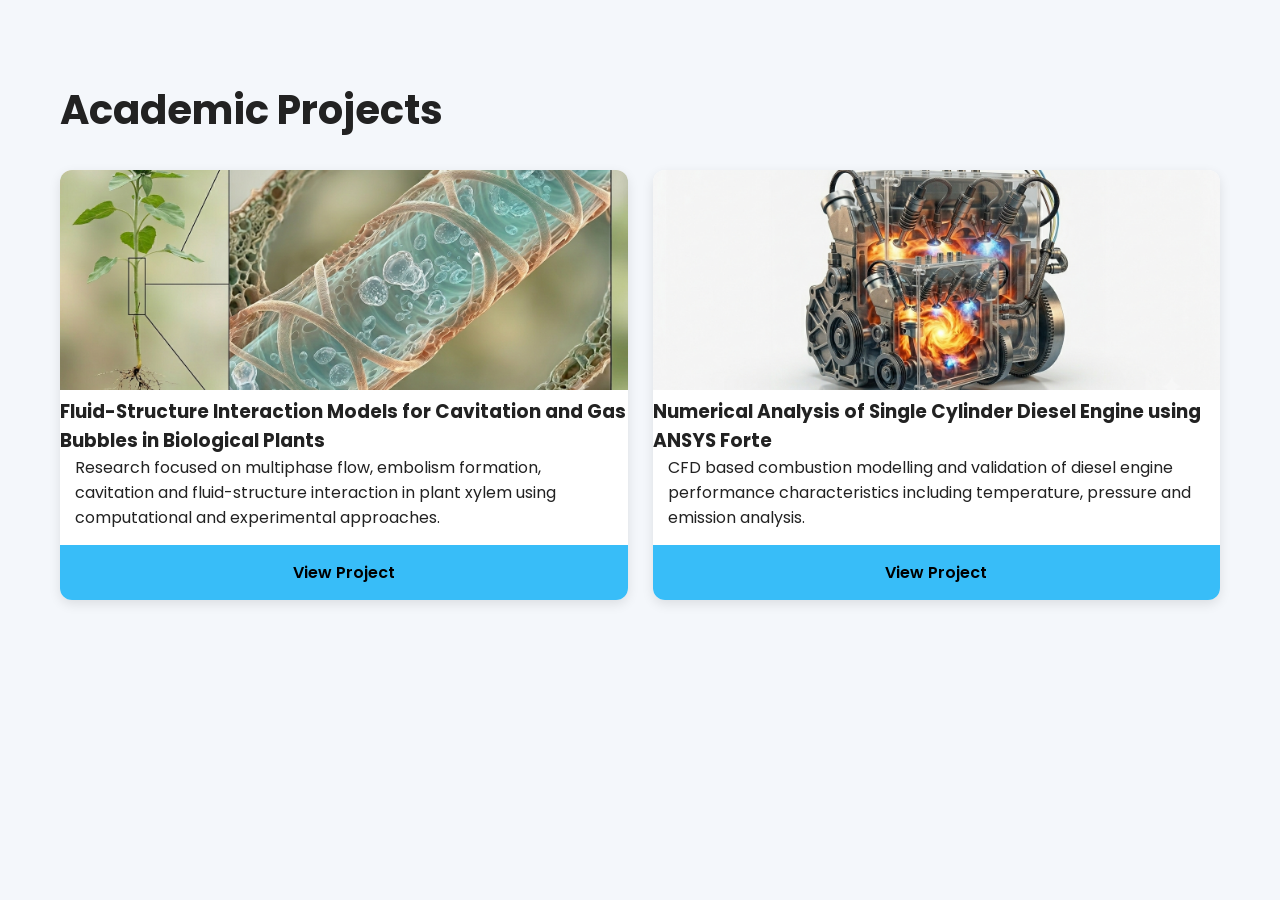
==== academic.html @ ed8a5023 "Create academic.html" ====
<!DOCTYPE html>

<html lang="en">

<head>

    <meta charset="UTF-8">

    <meta name="viewport"
        content="width=device-width, initial-scale=1.0">

    <title>Academic Projects</title>

    <link rel="stylesheet" href="style.css">

    <link rel="stylesheet"
        href="https://cdnjs.cloudflare.com/ajax/libs/font-awesome/6.5.1/css/all.min.css">

</head>


<body>


    <!-- Academic Projects Section -->


    <section id="academic">

        <h2>Academic Projects</h2>

        <div class="project-grid">


            <!-- Project-1 -->


            <div class="project-card">

                <img src="images/plant.png"
                    alt="Cavitation Project">


                <h3>

                    Fluid-Structure Interaction Models
                    for Cavitation and Gas Bubbles
                    in Biological Plants

                </h3>


                <p>

                    Research focused on multiphase flow,
                    embolism formation, cavitation and
                    fluid-structure interaction in plant
                    xylem using computational and
                    experimental approaches.

                </p>


                <a href="numerical.html">

                    View Project

                </a>


            </div>




            <!-- Project-2 -->


            <div class="project-card">

                <img src="images/combustion.png"
                    alt="Diesel Engine Project">


                <h3>

                    Numerical Analysis of Single Cylinder
                    Diesel Engine using ANSYS Forte

                </h3>


                <p>

                    CFD based combustion modelling and
                    validation of diesel engine performance
                    characteristics including temperature,
                    pressure and emission analysis.

                </p>


                <a href="single.html">

                    View Project

                </a>


            </div>



        </div>

    </section>


</body>

</html>
---- style.css ----
@import url('https://fonts.googleapis.com/css2?family=Poppins:wght@300;400;500;600;700&display=swap');

*{
    margin:0;
    padding:0;
    box-sizing:border-box;
    font-family:'Poppins',sans-serif;
    scroll-behavior:smooth;
}

body{
    background:#f4f7fb;
    color:#222;
}

/* SIDEBAR */

.sidebar{
    position:fixed;
    left:0;
    top:0;
    width:280px;
    height:100vh;
    background:#0f172a;
    color:white;
    overflow-y:auto;
}

.profile{
    text-align:center;
    padding:30px 20px;
}

.profile img{
    width:140px;
    height:140px;
    border-radius:50%;
    object-fit:cover;
    border:4px solid #38bdf8;
}

.profile h2{
    margin-top:15px;
    font-size:24px;
}

.profile p{
    color:#cbd5e1;
}

.sidebar ul{
    list-style:none;
    padding:20px;
}

.sidebar ul li{
    margin:10px 0;
}

.sidebar ul li a{
    color:white;
    text-decoration:none;
    display:block;
    padding:12px;
    border-radius:8px;
    transition:0.3s;
}

.sidebar ul li a:hover{
    background:#38bdf8;
    color:black;
}

.socials{
    text-align:center;
    margin-top:20px;
}

.socials a{
    color:white;
    font-size:24px;
    margin:0 10px;
}

/* CONTENT */

.content{
    margin-left:280px;
}

/* HERO */

.hero{
    height:100vh;

    background-image:
    linear-gradient(
    rgba(0,0,0,0.55),
    rgba(0,0,0,0.55)
    ),
    url("./images/IITG_campus.png");

    background-size:cover;
    background-repeat:no-repeat;
    background-position:center center;

    display:flex;
    justify-content:center;
    align-items:center;

    text-align:center;
    color:white;
}

.overlay{
    max-width:900px;
    padding:20px;
}

.overlay h1{
    font-size:55px;
    margin-bottom:20px;
}

.overlay h2{
    font-size:30px;
    line-height:1.5;
    margin-bottom:20px;
}

.overlay p{
    font-size:20px;
    line-height:1.7;
    margin-bottom:30px;
}

.btn{
    display:inline-block;
    padding:15px 30px;
    background:#38bdf8;
    color:black;
    text-decoration:none;
    border-radius:8px;
    font-weight:600;
}

/* SECTIONS */

section{
    padding:80px 60px;
}

section h2{
    font-size:40px;
    margin-bottom:30px;
}

/* FEATURED */

.cards{
    display:grid;
    grid-template-columns:repeat(auto-fit,minmax(250px,1fr));
    gap:25px;
}

.card{
    background:white;
    padding:30px;
    border-radius:12px;
    box-shadow:0 4px 10px rgba(0,0,0,0.1);
}

/* PROJECTS */

.project-grid{
    display:grid;
    grid-template-columns:repeat(auto-fit,minmax(320px,1fr));
    gap:25px;
}

.project-card{
    background:white;
    border-radius:12px;
    overflow:hidden;
    box-shadow:0 4px 12px rgba(0,0,0,0.1);
}

.project-card img{
    width:100%;
    height:220px;
    object-fit:cover;
}

.project-card h4{
    padding:15px;
}

.project-card p{
    padding:0 15px 15px;
}

.project-card a{
    display:block;
    text-align:center;
    padding:15px;
    text-decoration:none;
    background:#38bdf8;
    color:black;
    font-weight:600;
}

/* ABOUT */

#about p{
    font-size:18px;
    line-height:1.8;
}

/* ACHIEVEMENTS */

#achievements li{
    margin-bottom:15px;
    font-size:18px;
}

/* CONTACT */

#contact p{
    margin-bottom:12px;
    font-size:18px;
}

/* MOBILE */

@media(max-width:900px){

    .sidebar{
        width:100%;
        height:auto;
        position:relative;
    }

    .content{
        margin-left:0;
    }

    .overlay h1{
        font-size:38px;
    }

    .overlay h2{
        font-size:24px;
    }

    section{
        padding:50px 25px;
    }
}
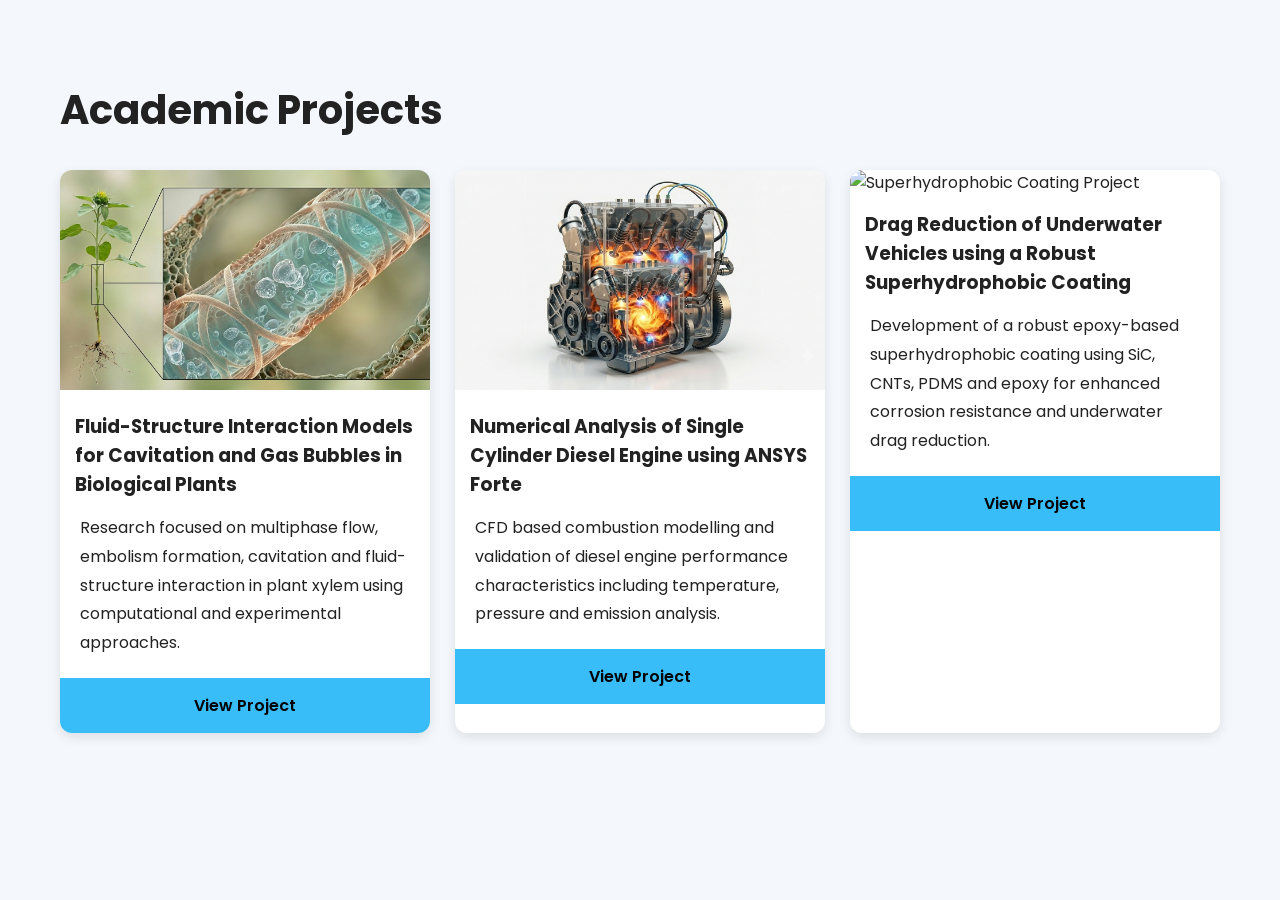
==== commit 9d70c798: "Update academic.html" ====
--- a/academic.html
+++ b/academic.html
@@ -111,6 +111,46 @@
 
 
 
+
+            <!-- Project-3 -->
+
+
+            <div class="project-card">
+
+                <img src="images/coating.png"
+                    alt="Superhydrophobic Coating Project">
+
+
+                <h3>
+
+                    Drag Reduction of Underwater Vehicles
+                    using a Robust Superhydrophobic Coating
+
+                </h3>
+
+
+                <p>
+
+                    Development of a robust epoxy-based
+                    superhydrophobic coating using SiC,
+                    CNTs, PDMS and epoxy for enhanced
+                    corrosion resistance and underwater
+                    drag reduction.
+
+                </p>
+
+
+                <a href="drag-reduction.html">
+
+                    View Project
+
+                </a>
+
+
+            </div>
+
+
+
         </div>
 
     </section>
--- a/style.css
+++ b/style.css
@@ -1,4 +1,7 @@
 @import url('https://fonts.googleapis.com/css2?family=Poppins:wght@300;400;500;600;700&display=swap');
+
+
+/* GLOBAL SETTINGS */
 
 *{
     margin:0;
@@ -8,101 +11,164 @@
     scroll-behavior:smooth;
 }
 
+
+html{
+    margin:0;
+    padding:0;
+}
+
+
 body{
+    margin:0;
+    padding:0;
     background:#f4f7fb;
     color:#222;
-}
+    overflow-x:hidden;
+}
+
+
 
 /* SIDEBAR */
 
 .sidebar{
+
     position:fixed;
     left:0;
     top:0;
+
     width:280px;
     height:100vh;
+
     background:#0f172a;
     color:white;
+
     overflow-y:auto;
-}
+
+}
+
 
 .profile{
+
     text-align:center;
     padding:30px 20px;
-}
+
+}
+
 
 .profile img{
+
     width:140px;
     height:140px;
     border-radius:50%;
     object-fit:cover;
+
     border:4px solid #38bdf8;
-}
+
+}
+
 
 .profile h2{
+
     margin-top:15px;
     font-size:24px;
-}
+
+}
+
 
 .profile p{
+
     color:#cbd5e1;
-}
+
+}
+
+
 
 .sidebar ul{
+
     list-style:none;
     padding:20px;
-}
+
+}
+
 
 .sidebar ul li{
+
     margin:10px 0;
-}
+
+}
+
 
 .sidebar ul li a{
+
     color:white;
     text-decoration:none;
     display:block;
     padding:12px;
     border-radius:8px;
     transition:0.3s;
-}
+
+}
+
 
 .sidebar ul li a:hover{
+
     background:#38bdf8;
     color:black;
-}
+
+}
+
+
 
 .socials{
+
     text-align:center;
     margin-top:20px;
-}
+
+}
+
 
 .socials a{
+
     color:white;
     font-size:24px;
     margin:0 10px;
-}
+
+}
+
+
 
 /* CONTENT */
 
 .content{
+
     margin-left:280px;
-}
-
-/* HERO */
+    padding:0;
+
+}
+
+
+
+/* HERO SECTION */
 
 .hero{
-    height:100vh;
-
-    background-image:
+
+    width:100%;
+    min-height:100vh;
+
+
+    background:
+
     linear-gradient(
-    rgba(0,0,0,0.55),
-    rgba(0,0,0,0.55)
+
+    rgba(0,0,0,0.60),
+    rgba(0,0,0,0.60)
+
     ),
-    url("./images/IITG_campus.png");
-
-    background-size:cover;
-    background-repeat:no-repeat;
-    background-position:center center;
+
+    url("./images/IITG_campus.png")
+
+    center/cover no-repeat;
+
 
     display:flex;
     justify-content:center;
@@ -110,149 +176,383 @@
 
     text-align:center;
     color:white;
-}
+
+}
+
 
 .overlay{
-    max-width:900px;
+
+    max-width:950px;
     padding:20px;
-}
+
+}
+
 
 .overlay h1{
+
     font-size:55px;
     margin-bottom:20px;
-}
+
+}
+
 
 .overlay h2{
+
     font-size:30px;
     line-height:1.5;
     margin-bottom:20px;
-}
+
+}
+
 
 .overlay p{
+
     font-size:20px;
     line-height:1.7;
     margin-bottom:30px;
-}
+
+}
+
+
 
 .btn{
+
     display:inline-block;
     padding:15px 30px;
+
     background:#38bdf8;
     color:black;
+
     text-decoration:none;
     border-radius:8px;
+
     font-weight:600;
-}
-
-/* SECTIONS */
+    transition:0.3s;
+
+}
+
+
+.btn:hover{
+
+    background:#0ea5e9;
+
+}
+
+
+
+/* ALL SECTIONS */
 
 section{
+
     padding:80px 60px;
-}
+
+}
+
 
 section h2{
+
     font-size:40px;
     margin-bottom:30px;
-}
-
-/* FEATURED */
+
+}
+
+
+
+/* FEATURED SECTION */
 
 .cards{
+
     display:grid;
-    grid-template-columns:repeat(auto-fit,minmax(250px,1fr));
+
+    grid-template-columns:
+    repeat(auto-fit,minmax(250px,1fr));
+
     gap:25px;
-}
+
+}
+
 
 .card{
+
     background:white;
+
     padding:30px;
+
     border-radius:12px;
-    box-shadow:0 4px 10px rgba(0,0,0,0.1);
-}
-
-/* PROJECTS */
+
+    box-shadow:
+    0 4px 12px rgba(0,0,0,0.1);
+
+}
+
+
+.card h3{
+
+    margin-bottom:15px;
+
+}
+
+
+.card p{
+
+    line-height:1.7;
+
+}
+
+
+
+
+/* PROJECTS SECTION */
 
 .project-grid{
+
     display:grid;
-    grid-template-columns:repeat(auto-fit,minmax(320px,1fr));
+
+    grid-template-columns:
+    repeat(auto-fit,minmax(320px,1fr));
+
     gap:25px;
-}
+
+}
+
+
 
 .project-card{
+
     background:white;
+
     border-radius:12px;
+
     overflow:hidden;
-    box-shadow:0 4px 12px rgba(0,0,0,0.1);
-}
+
+    box-shadow:
+    0 4px 12px rgba(0,0,0,0.1);
+
+    transition:0.3s;
+
+}
+
+
+.project-card:hover{
+
+    transform:translateY(-6px);
+
+}
+
+
 
 .project-card img{
+
     width:100%;
     height:220px;
+
     object-fit:cover;
-}
-
+
+}
+
+
+
+.project-card h3,
 .project-card h4{
+
     padding:15px;
-}
+
+}
+
 
 .project-card p{
-    padding:0 15px 15px;
-}
+
+    padding:0 20px 20px 20px;
+    line-height:1.8;
+
+}
+
+
 
 .project-card a{
+
     display:block;
+
     text-align:center;
+
     padding:15px;
+
     text-decoration:none;
+
     background:#38bdf8;
     color:black;
+
     font-weight:600;
-}
-
-/* ABOUT */
+
+    transition:0.3s;
+
+}
+
+
+.project-card a:hover{
+
+    background:#0ea5e9;
+
+}
+
+
+
+
+/* ABOUT SECTION */
 
 #about p{
+
+    font-size:18px;
+    line-height:1.9;
+
+}
+
+
+
+/* ACHIEVEMENTS */
+
+#achievements li{
+
+    margin-bottom:18px;
+    font-size:18px;
+    line-height:1.7;
+
+}
+
+
+
+/* CONTACT */
+
+#contact p{
+
+    margin-bottom:15px;
     font-size:18px;
     line-height:1.8;
-}
-
-/* ACHIEVEMENTS */
-
-#achievements li{
-    margin-bottom:15px;
+
+}
+
+/* COMMENTS SECTION */
+
+#comments{
+
+    background:white;
+
+}
+
+
+#comments p{
+
     font-size:18px;
-}
-
-/* CONTACT */
-
-#contact p{
-    margin-bottom:12px;
-    font-size:18px;
-}
-
-/* MOBILE */
+    line-height:1.8;
+    margin-bottom:25px;
+
+}
+
+
+.comment-form{
+
+    max-width:800px;
+
+}
+
+
+.comment-form input,
+.comment-form textarea{
+
+    width:100%;
+
+    padding:18px;
+
+    margin-bottom:20px;
+
+    border-radius:10px;
+
+    border:1px solid #d1d5db;
+
+    outline:none;
+
+    font-size:16px;
+
+}
+
+
+.comment-form input:focus,
+.comment-form textarea:focus{
+
+    border:2px solid #38bdf8;
+
+}
+
+
+.comment-form textarea{
+
+    resize:vertical;
+
+}
+
+
+.comment-form button{
+
+    border:none;
+    cursor:pointer;
+
+}
+
+
+/* MOBILE RESPONSIVENESS */
 
 @media(max-width:900px){
 
+
     .sidebar{
+
         width:100%;
         height:auto;
         position:relative;
-    }
+
+    }
+
 
     .content{
+
         margin-left:0;
-    }
+
+    }
+
 
     .overlay h1{
+
         font-size:38px;
-    }
+
+    }
+
 
     .overlay h2{
+
         font-size:24px;
-    }
+
+    }
+
+
+    .overlay p{
+
+        font-size:18px;
+
+    }
+
 
     section{
+
         padding:50px 25px;
-    }
-}
+
+    }
+
+
+    .project-grid{
+
+        grid-template-columns:1fr;
+
+    }
+
+
+}
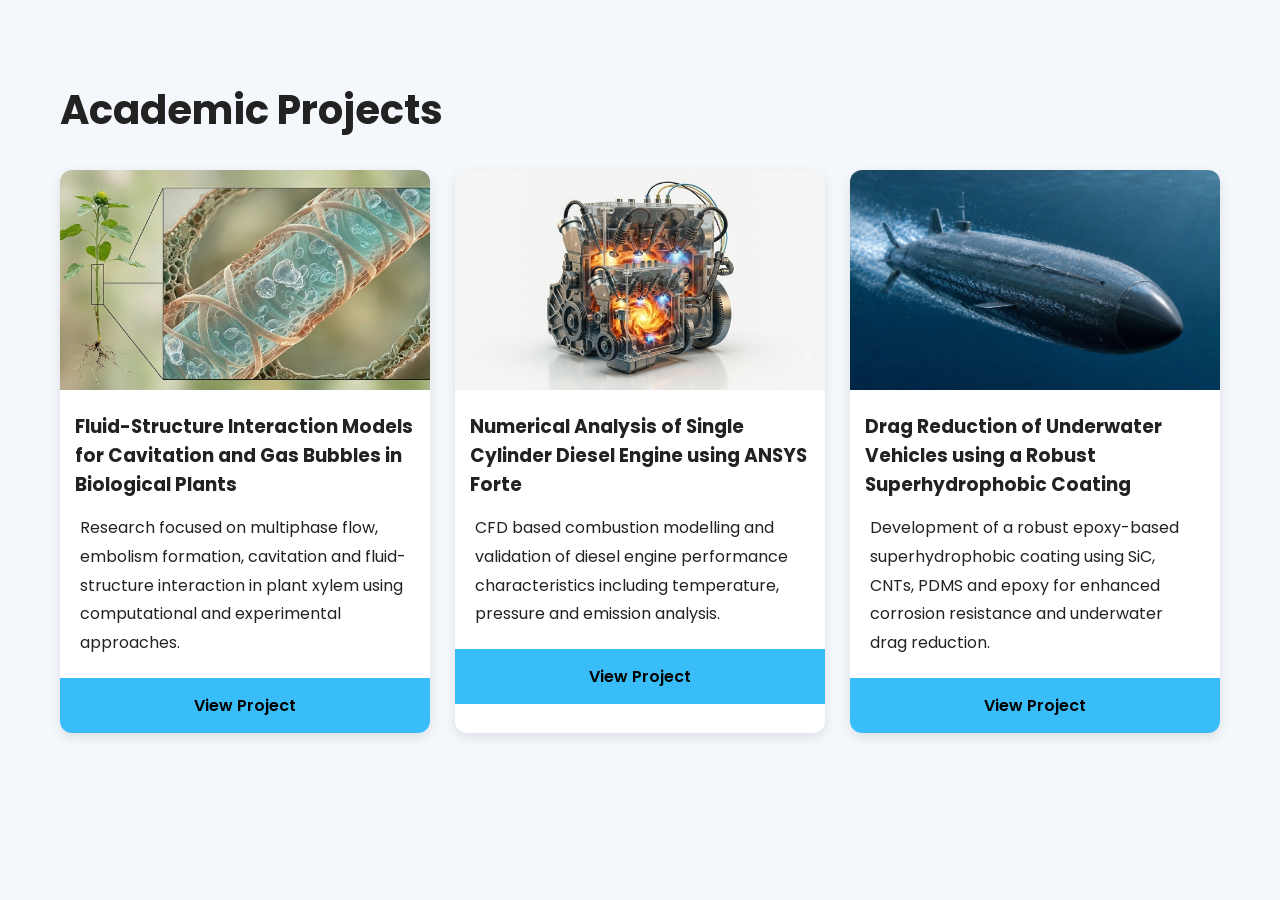
==== commit bca8e076: "Update academic.html" ====
--- a/academic.html
+++ b/academic.html
@@ -117,7 +117,7 @@
 
             <div class="project-card">
 
-                <img src="images/coating.png"
+                <img src="images/dragreduce.png"
                     alt="Superhydrophobic Coating Project">
 
 
@@ -140,7 +140,7 @@
                 </p>
 
 
-                <a href="drag-reduction.html">
+                <a href="drag.html">
 
                     View Project
 
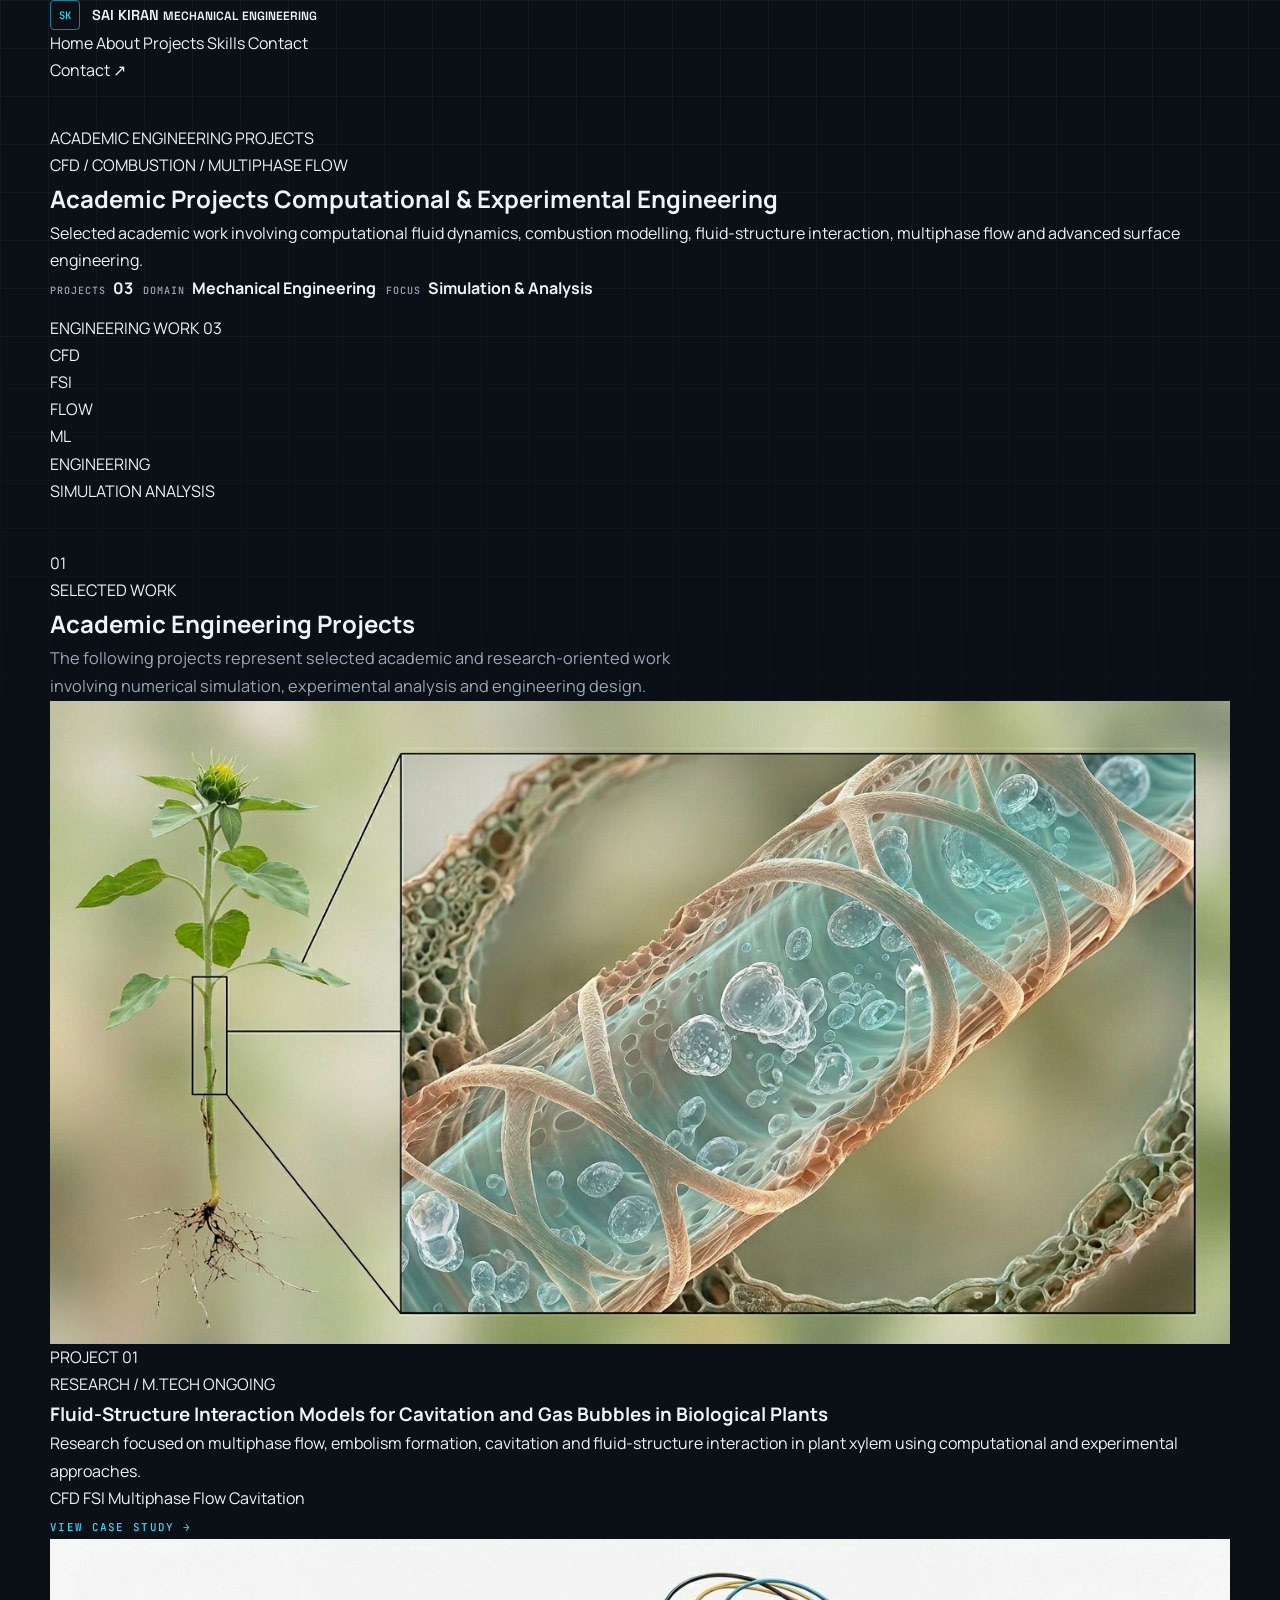
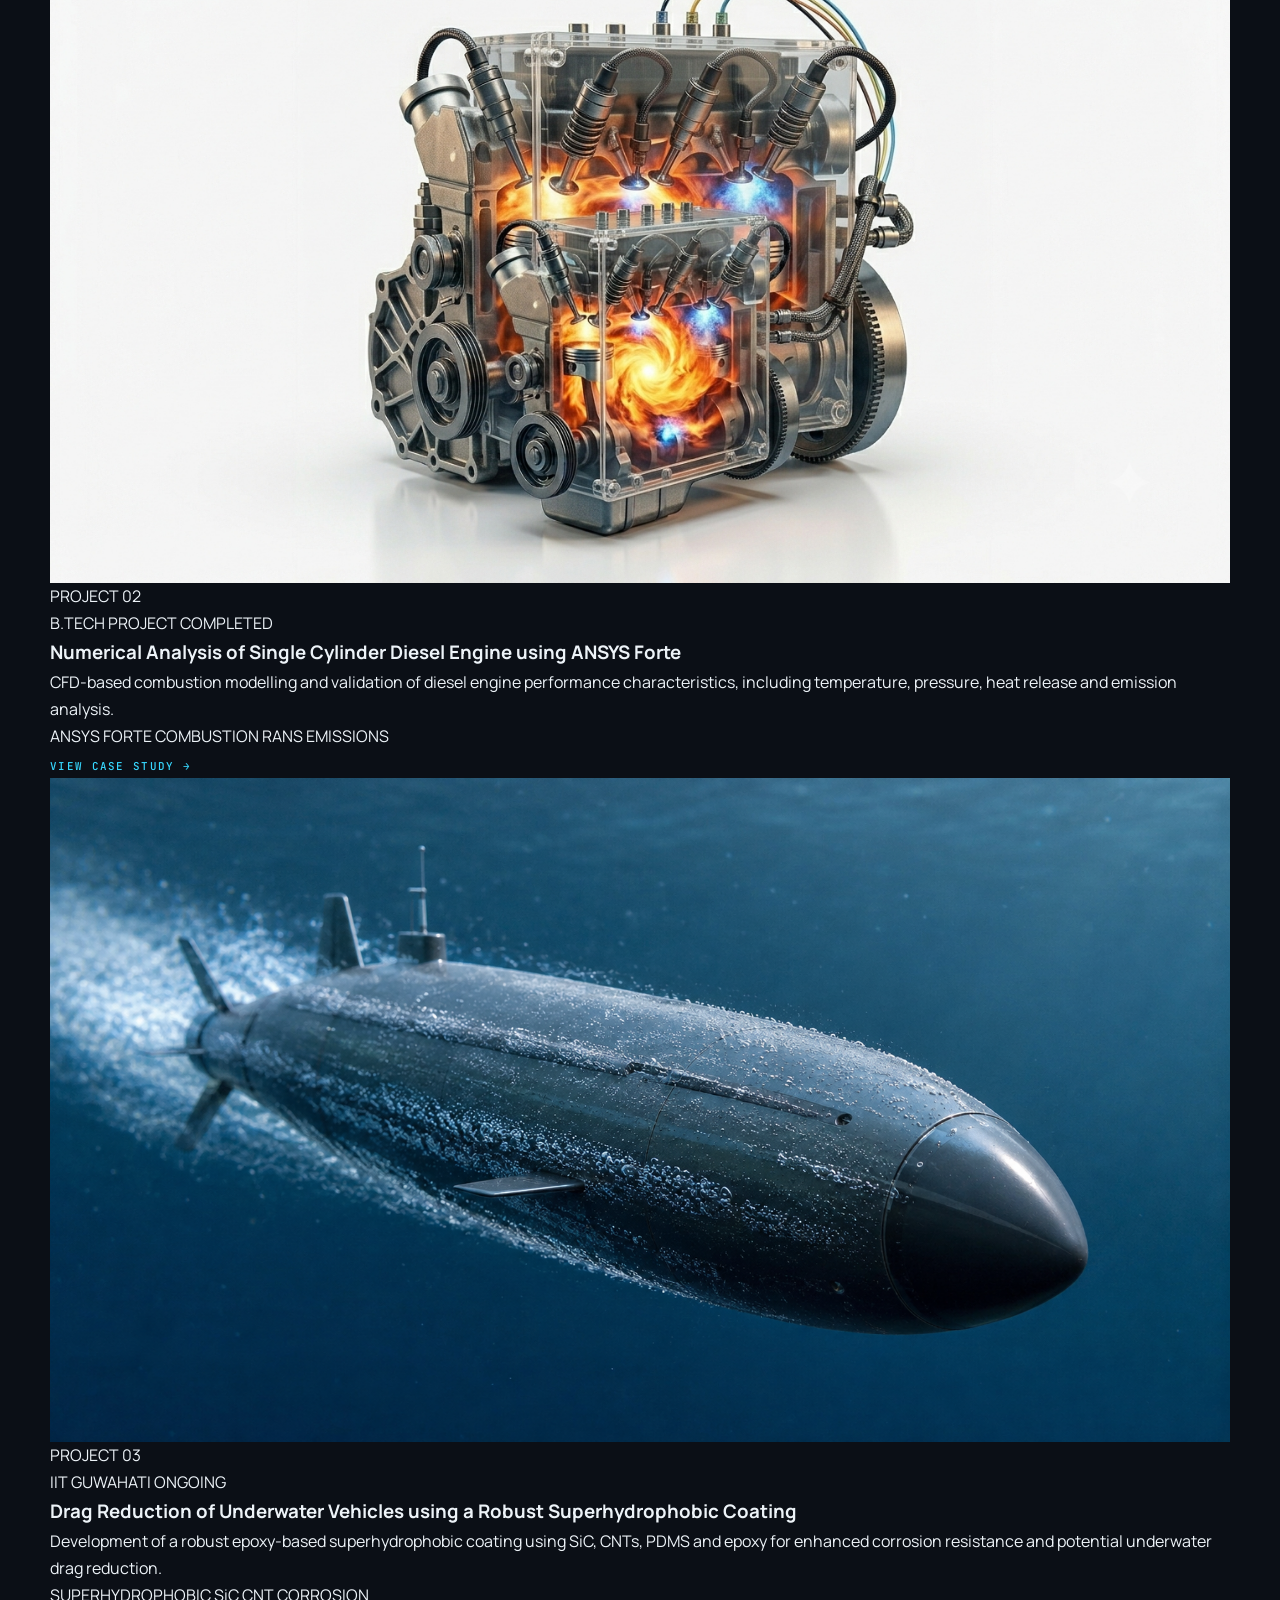
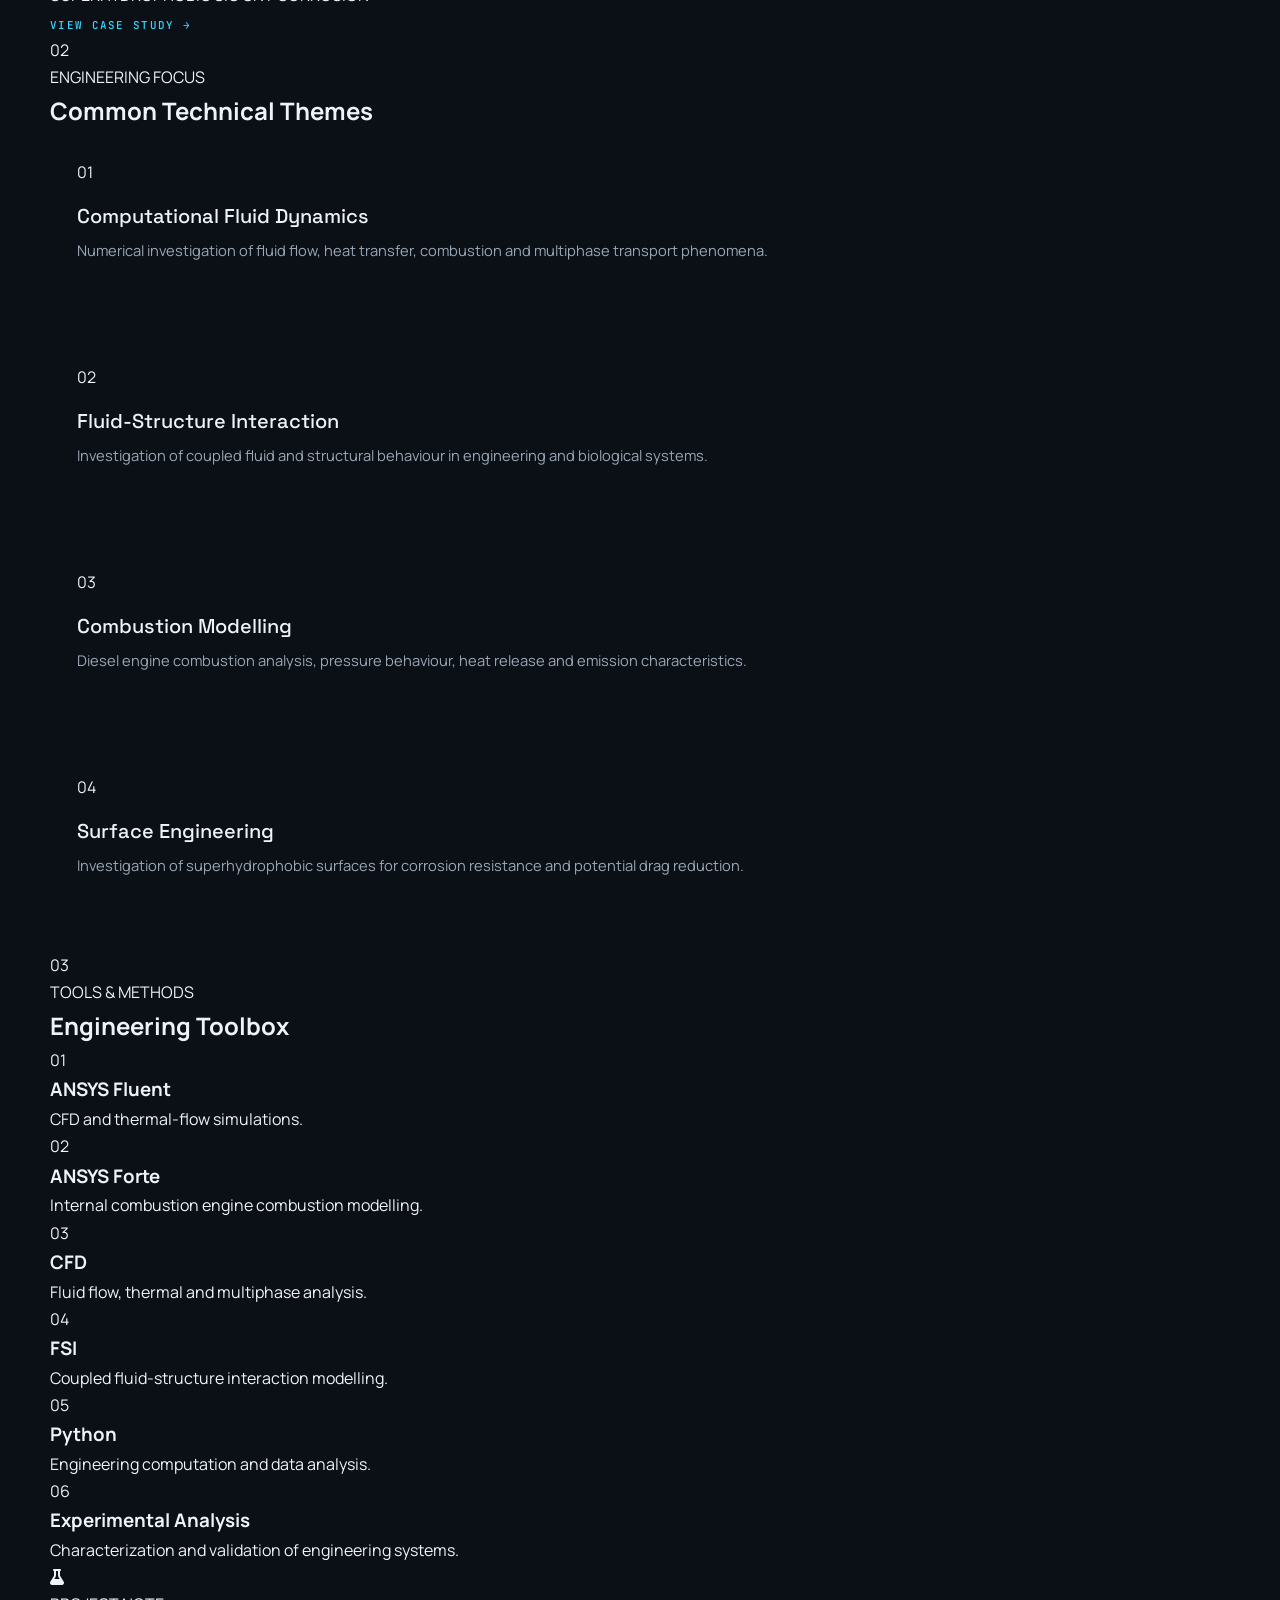
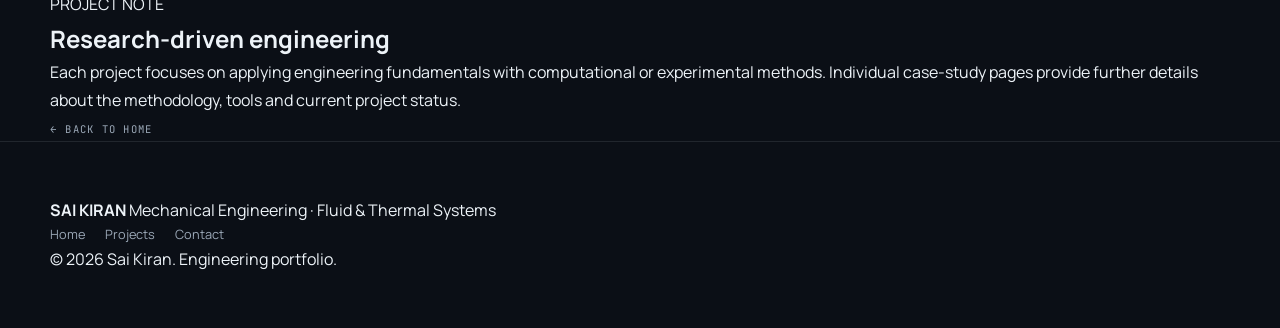
==== commit c8f82140: "Update academic.html" ====
--- a/academic.html
+++ b/academic.html
@@ -1,160 +1,994 @@
 <!DOCTYPE html>
-
 <html lang="en">
 
 <head>
-
     <meta charset="UTF-8">
-
-    <meta name="viewport"
-        content="width=device-width, initial-scale=1.0">
-
-    <title>Academic Projects</title>
+    <meta name="viewport" content="width=device-width, initial-scale=1.0">
+
+    <title>Academic Projects | Sai Kiran</title>
+
+    <meta name="description"
+        content="Academic engineering projects in CFD, combustion, multiphase flow, fluid-structure interaction and superhydrophobic coatings.">
 
     <link rel="stylesheet" href="style.css">
+
+    <link rel="preconnect" href="https://fonts.googleapis.com">
+    <link rel="preconnect" href="https://fonts.gstatic.com" crossorigin>
+
+    <link
+        href="https://fonts.googleapis.com/css2?family=IBM+Plex+Mono:wght@400;500;600&family=Inter:wght@400;500;600;700&display=swap"
+        rel="stylesheet">
 
     <link rel="stylesheet"
         href="https://cdnjs.cloudflare.com/ajax/libs/font-awesome/6.5.1/css/all.min.css">
-
 </head>
 
 
 <body>
 
 
-    <!-- Academic Projects Section -->
-
-
-    <section id="academic">
-
-        <h2>Academic Projects</h2>
-
-        <div class="project-grid">
-
-
-            <!-- Project-1 -->
-
-
-            <div class="project-card">
-
-                <img src="images/plant.png"
-                    alt="Cavitation Project">
-
-
-                <h3>
-
-                    Fluid-Structure Interaction Models
-                    for Cavitation and Gas Bubbles
-                    in Biological Plants
-
-                </h3>
-
-
-                <p>
-
-                    Research focused on multiphase flow,
-                    embolism formation, cavitation and
-                    fluid-structure interaction in plant
-                    xylem using computational and
-                    experimental approaches.
+    <!-- ================= HEADER ================= -->
+
+    <header class="site-header">
+
+        <div class="container nav-container">
+
+            <a href="index.html" class="brand">
+
+                <span class="brand-mark">
+                    SK
+                </span>
+
+                <span class="brand-text">
+                    SAI KIRAN
+                    <small>
+                        MECHANICAL ENGINEERING
+                    </small>
+                </span>
+
+            </a>
+
+
+            <nav class="main-nav">
+
+                <a href="index.html">
+                    Home
+                </a>
+
+                <a href="index.html#about">
+                    About
+                </a>
+
+                <a href="index.html#projects">
+                    Projects
+                </a>
+
+                <a href="index.html#skills">
+                    Skills
+                </a>
+
+                <a href="index.html#contact">
+                    Contact
+                </a>
+
+            </nav>
+
+
+            <a href="index.html#contact" class="nav-cta">
+                Contact
+                <span>↗</span>
+            </a>
+
+        </div>
+
+    </header>
+
+
+
+    <!-- ================= HERO ================= -->
+
+    <main>
+
+        <section class="project-hero">
+
+            <div class="container">
+
+                <div class="project-kicker">
+
+                    <span class="status-dot"></span>
+
+                    ACADEMIC ENGINEERING PROJECTS
+
+                </div>
+
+
+                <div class="project-hero-grid">
+
+                    <div class="project-hero-content">
+
+                        <div class="technical-label">
+                            CFD / COMBUSTION / MULTIPHASE FLOW
+                        </div>
+
+
+                        <h1>
+
+                            Academic Projects
+
+                            <span>
+                                Computational & Experimental Engineering
+                            </span>
+
+                        </h1>
+
+
+                        <p class="project-lead">
+
+                            Selected academic work involving
+                            computational fluid dynamics, combustion
+                            modelling, fluid-structure interaction,
+                            multiphase flow and advanced surface
+                            engineering.
+
+                        </p>
+
+
+                        <div class="project-meta">
+
+                            <div class="meta-item">
+
+                                <span class="meta-label">
+                                    PROJECTS
+                                </span>
+
+                                <strong>
+                                    03
+                                </strong>
+
+                            </div>
+
+
+                            <div class="meta-item">
+
+                                <span class="meta-label">
+                                    DOMAIN
+                                </span>
+
+                                <strong>
+                                    Mechanical Engineering
+                                </strong>
+
+                            </div>
+
+
+                            <div class="meta-item">
+
+                                <span class="meta-label">
+                                    FOCUS
+                                </span>
+
+                                <strong>
+                                    Simulation & Analysis
+                                </strong>
+
+                            </div>
+
+                        </div>
+
+                    </div>
+
+
+
+                    <!-- Technical Visual -->
+
+                    <div class="project-hero-visual">
+
+                        <div class="technical-panel">
+
+                            <div class="panel-header">
+
+                                <span>
+                                    ENGINEERING WORK
+                                </span>
+
+                                <span>
+                                    03
+                                </span>
+
+                            </div>
+
+
+                            <div class="academic-visual">
+
+                                <div class="visual-node node-top">
+                                    CFD
+                                </div>
+
+                                <div class="visual-line line-1"></div>
+
+                                <div class="visual-node node-left">
+                                    FSI
+                                </div>
+
+                                <div class="visual-node node-center">
+                                    FLOW
+                                </div>
+
+                                <div class="visual-node node-right">
+                                    ML
+                                </div>
+
+                                <div class="visual-line line-2"></div>
+
+                                <div class="visual-node node-bottom">
+                                    ENGINEERING
+                                </div>
+
+                            </div>
+
+
+                            <div class="panel-footer">
+
+                                <span>
+                                    SIMULATION
+                                </span>
+
+                                <span>
+                                    ANALYSIS
+                                </span>
+
+                            </div>
+
+                        </div>
+
+                    </div>
+
+                </div>
+
+            </div>
+
+        </section>
+
+
+
+        <!-- ================= PROJECTS ================= -->
+
+        <section class="project-section">
+
+            <div class="container">
+
+
+                <div class="section-heading">
+
+                    <span class="section-number">
+                        01
+                    </span>
+
+                    <div>
+
+                        <div class="technical-label">
+                            SELECTED WORK
+                        </div>
+
+                        <h2>
+                            Academic Engineering Projects
+                        </h2>
+
+                    </div>
+
+                </div>
+
+
+
+                <p class="section-intro">
+
+                    The following projects represent selected
+                    academic and research-oriented work involving
+                    numerical simulation, experimental analysis
+                    and engineering design.
 
                 </p>
 
 
-                <a href="numerical.html">
-
-                    View Project
+
+                <div class="academic-project-list">
+
+
+                    <!-- ================= PROJECT 01 ================= -->
+
+                    <article class="academic-project-card">
+
+
+                        <div class="academic-project-image">
+
+                            <img
+                                src="images/plant.png"
+                                alt="Fluid-Structure Interaction Models for Cavitation and Gas Bubbles in Biological Plants"
+                                loading="lazy">
+
+                            <div class="image-label">
+                                PROJECT 01
+                            </div>
+
+                        </div>
+
+
+
+                        <div class="academic-project-content">
+
+                            <div class="project-card-top">
+
+                                <span class="project-type">
+                                    RESEARCH / M.TECH
+                                </span>
+
+                                <span class="project-status">
+                                    ONGOING
+                                </span>
+
+                            </div>
+
+
+                            <h3>
+
+                                Fluid-Structure Interaction Models
+                                for Cavitation and Gas Bubbles
+                                in Biological Plants
+
+                            </h3>
+
+
+                            <p>
+
+                                Research focused on multiphase flow,
+                                embolism formation, cavitation and
+                                fluid-structure interaction in plant
+                                xylem using computational and
+                                experimental approaches.
+
+                            </p>
+
+
+                            <div class="project-tags">
+
+                                <span>
+                                    CFD
+                                </span>
+
+                                <span>
+                                    FSI
+                                </span>
+
+                                <span>
+                                    Multiphase Flow
+                                </span>
+
+                                <span>
+                                    Cavitation
+                                </span>
+
+                            </div>
+
+
+                            <a href="numerical.html"
+                                class="project-link">
+
+                                <span>
+                                    View Case Study
+                                </span>
+
+                                <span>
+                                    →
+                                </span>
+
+                            </a>
+
+                        </div>
+
+                    </article>
+
+
+
+                    <!-- ================= PROJECT 02 ================= -->
+
+                    <article class="academic-project-card">
+
+
+                        <div class="academic-project-image">
+
+                            <img
+                                src="images/combustion.png"
+                                alt="Numerical Analysis of Single Cylinder Diesel Engine using ANSYS Forte"
+                                loading="lazy">
+
+                            <div class="image-label">
+                                PROJECT 02
+                            </div>
+
+                        </div>
+
+
+
+                        <div class="academic-project-content">
+
+                            <div class="project-card-top">
+
+                                <span class="project-type">
+                                    B.TECH PROJECT
+                                </span>
+
+                                <span class="project-status">
+                                    COMPLETED
+                                </span>
+
+                            </div>
+
+
+                            <h3>
+
+                                Numerical Analysis of Single
+                                Cylinder Diesel Engine using
+                                ANSYS Forte
+
+                            </h3>
+
+
+                            <p>
+
+                                CFD-based combustion modelling and
+                                validation of diesel engine
+                                performance characteristics,
+                                including temperature, pressure,
+                                heat release and emission analysis.
+
+                            </p>
+
+
+                            <div class="project-tags">
+
+                                <span>
+                                    ANSYS FORTE
+                                </span>
+
+                                <span>
+                                    COMBUSTION
+                                </span>
+
+                                <span>
+                                    RANS
+                                </span>
+
+                                <span>
+                                    EMISSIONS
+                                </span>
+
+                            </div>
+
+
+                            <a href="single.html"
+                                class="project-link">
+
+                                <span>
+                                    View Case Study
+                                </span>
+
+                                <span>
+                                    →
+                                </span>
+
+                            </a>
+
+                        </div>
+
+                    </article>
+
+
+
+                    <!-- ================= PROJECT 03 ================= -->
+
+                    <article class="academic-project-card">
+
+
+                        <div class="academic-project-image">
+
+                            <img
+                                src="images/dragreduce.png"
+                                alt="Drag Reduction of Underwater Vehicles using a Robust Superhydrophobic Coating"
+                                loading="lazy">
+
+                            <div class="image-label">
+                                PROJECT 03
+                            </div>
+
+                        </div>
+
+
+
+                        <div class="academic-project-content">
+
+                            <div class="project-card-top">
+
+                                <span class="project-type">
+                                    IIT GUWAHATI
+                                </span>
+
+                                <span class="project-status">
+                                    ONGOING
+                                </span>
+
+                            </div>
+
+
+                            <h3>
+
+                                Drag Reduction of Underwater
+                                Vehicles using a Robust
+                                Superhydrophobic Coating
+
+                            </h3>
+
+
+                            <p>
+
+                                Development of a robust epoxy-based
+                                superhydrophobic coating using SiC,
+                                CNTs, PDMS and epoxy for enhanced
+                                corrosion resistance and potential
+                                underwater drag reduction.
+
+                            </p>
+
+
+                            <div class="project-tags">
+
+                                <span>
+                                    SUPERHYDROPHOBIC
+                                </span>
+
+                                <span>
+                                    SiC
+                                </span>
+
+                                <span>
+                                    CNT
+                                </span>
+
+                                <span>
+                                    CORROSION
+                                </span>
+
+                            </div>
+
+
+                            <a href="drag.html"
+                                class="project-link">
+
+                                <span>
+                                    View Case Study
+                                </span>
+
+                                <span>
+                                    →
+                                </span>
+
+                            </a>
+
+                        </div>
+
+                    </article>
+
+
+                </div>
+
+            </div>
+
+        </section>
+
+
+
+        <!-- ================= ENGINEERING FOCUS ================= -->
+
+        <section class="project-section section-alt">
+
+            <div class="container">
+
+
+                <div class="section-heading">
+
+                    <span class="section-number">
+                        02
+                    </span>
+
+                    <div>
+
+                        <div class="technical-label">
+                            ENGINEERING FOCUS
+                        </div>
+
+                        <h2>
+                            Common Technical Themes
+                        </h2>
+
+                    </div>
+
+                </div>
+
+
+
+                <div class="feature-grid">
+
+
+                    <article class="feature-card">
+
+                        <span class="feature-index">
+                            01
+                        </span>
+
+                        <h3>
+                            Computational Fluid Dynamics
+                        </h3>
+
+                        <p>
+
+                            Numerical investigation of fluid flow,
+                            heat transfer, combustion and
+                            multiphase transport phenomena.
+
+                        </p>
+
+                    </article>
+
+
+
+                    <article class="feature-card">
+
+                        <span class="feature-index">
+                            02
+                        </span>
+
+                        <h3>
+                            Fluid-Structure Interaction
+                        </h3>
+
+                        <p>
+
+                            Investigation of coupled fluid and
+                            structural behaviour in engineering
+                            and biological systems.
+
+                        </p>
+
+                    </article>
+
+
+
+                    <article class="feature-card">
+
+                        <span class="feature-index">
+                            03
+                        </span>
+
+                        <h3>
+                            Combustion Modelling
+                        </h3>
+
+                        <p>
+
+                            Diesel engine combustion analysis,
+                            pressure behaviour, heat release and
+                            emission characteristics.
+
+                        </p>
+
+                    </article>
+
+
+
+                    <article class="feature-card">
+
+                        <span class="feature-index">
+                            04
+                        </span>
+
+                        <h3>
+                            Surface Engineering
+                        </h3>
+
+                        <p>
+
+                            Investigation of superhydrophobic
+                            surfaces for corrosion resistance and
+                            potential drag reduction.
+
+                        </p>
+
+                    </article>
+
+
+                </div>
+
+            </div>
+
+        </section>
+
+
+
+        <!-- ================= TOOLS ================= -->
+
+        <section class="project-section">
+
+            <div class="container">
+
+
+                <div class="section-heading">
+
+                    <span class="section-number">
+                        03
+                    </span>
+
+                    <div>
+
+                        <div class="technical-label">
+                            TOOLS & METHODS
+                        </div>
+
+                        <h2>
+                            Engineering Toolbox
+                        </h2>
+
+                    </div>
+
+                </div>
+
+
+
+                <div class="tool-grid">
+
+
+                    <div class="tool-card">
+
+                        <span class="tool-number">
+                            01
+                        </span>
+
+                        <h3>
+                            ANSYS Fluent
+                        </h3>
+
+                        <p>
+                            CFD and thermal-flow simulations.
+                        </p>
+
+                    </div>
+
+
+
+                    <div class="tool-card">
+
+                        <span class="tool-number">
+                            02
+                        </span>
+
+                        <h3>
+                            ANSYS Forte
+                        </h3>
+
+                        <p>
+                            Internal combustion engine
+                            combustion modelling.
+                        </p>
+
+                    </div>
+
+
+
+                    <div class="tool-card">
+
+                        <span class="tool-number">
+                            03
+                        </span>
+
+                        <h3>
+                            CFD
+                        </h3>
+
+                        <p>
+                            Fluid flow, thermal and
+                            multiphase analysis.
+                        </p>
+
+                    </div>
+
+
+
+                    <div class="tool-card">
+
+                        <span class="tool-number">
+                            04
+                        </span>
+
+                        <h3>
+                            FSI
+                        </h3>
+
+                        <p>
+                            Coupled fluid-structure
+                            interaction modelling.
+                        </p>
+
+                    </div>
+
+
+
+                    <div class="tool-card">
+
+                        <span class="tool-number">
+                            05
+                        </span>
+
+                        <h3>
+                            Python
+                        </h3>
+
+                        <p>
+                            Engineering computation and
+                            data analysis.
+                        </p>
+
+                    </div>
+
+
+
+                    <div class="tool-card">
+
+                        <span class="tool-number">
+                            06
+                        </span>
+
+                        <h3>
+                            Experimental Analysis
+                        </h3>
+
+                        <p>
+                            Characterization and validation
+                            of engineering systems.
+                        </p>
+
+                    </div>
+
+
+                </div>
+
+            </div>
+
+        </section>
+
+
+
+        <!-- ================= NOTE ================= -->
+
+        <section class="project-section section-alt">
+
+            <div class="container">
+
+                <div class="notice-panel">
+
+                    <div class="notice-icon">
+                        <i class="fa-solid fa-flask"></i>
+                    </div>
+
+
+                    <div>
+
+                        <div class="technical-label">
+                            PROJECT NOTE
+                        </div>
+
+                        <h2>
+                            Research-driven engineering
+                        </h2>
+
+                        <p>
+
+                            Each project focuses on applying
+                            engineering fundamentals with
+                            computational or experimental methods.
+                            Individual case-study pages provide
+                            further details about the methodology,
+                            tools and current project status.
+
+                        </p>
+
+                    </div>
+
+                </div>
+
+            </div>
+
+        </section>
+
+
+
+        <!-- ================= NAVIGATION ================= -->
+
+        <section class="project-navigation">
+
+            <div class="container">
+
+                <a href="index.html"
+                    class="back-link">
+
+                    <span>
+                        ←
+                    </span>
+
+                    Back to Home
 
                 </a>
 
-
             </div>
 
-
-
-
-            <!-- Project-2 -->
-
-
-            <div class="project-card">
-
-                <img src="images/combustion.png"
-                    alt="Diesel Engine Project">
-
-
-                <h3>
-
-                    Numerical Analysis of Single Cylinder
-                    Diesel Engine using ANSYS Forte
-
-                </h3>
-
-
-                <p>
-
-                    CFD based combustion modelling and
-                    validation of diesel engine performance
-                    characteristics including temperature,
-                    pressure and emission analysis.
-
-                </p>
-
-
-                <a href="single.html">
-
-                    View Project
-
+        </section>
+
+
+    </main>
+
+
+
+    <!-- ================= FOOTER ================= -->
+
+    <footer class="site-footer">
+
+        <div class="container footer-inner">
+
+
+            <div>
+
+                <strong>
+                    SAI KIRAN
+                </strong>
+
+                <span>
+                    Mechanical Engineering · Fluid & Thermal Systems
+                </span>
+
+            </div>
+
+
+            <div class="footer-links">
+
+                <a href="index.html">
+                    Home
                 </a>
 
+                <a href="personal.html">
+                    Projects
+                </a>
+
+                <a href="index.html#contact">
+                    Contact
+                </a>
 
             </div>
 
-
-
-
-            <!-- Project-3 -->
-
-
-            <div class="project-card">
-
-                <img src="images/dragreduce.png"
-                    alt="Superhydrophobic Coating Project">
-
-
-                <h3>
-
-                    Drag Reduction of Underwater Vehicles
-                    using a Robust Superhydrophobic Coating
-
-                </h3>
-
-
-                <p>
-
-                    Development of a robust epoxy-based
-                    superhydrophobic coating using SiC,
-                    CNTs, PDMS and epoxy for enhanced
-                    corrosion resistance and underwater
-                    drag reduction.
-
-                </p>
-
-
-                <a href="drag.html">
-
-                    View Project
-
-                </a>
-
+        </div>
+
+
+        <div class="footer-bottom">
+
+            <div class="container">
+
+                © 2026 Sai Kiran. Engineering portfolio.
 
             </div>
 
-
-
         </div>
 
-    </section>
-
+    </footer>
+
+
+
+    <script src="script.js"></script>
 
 </body>
 
--- a/style.css
+++ b/style.css
@@ -1,558 +1,409 @@
-@import url('https://fonts.googleapis.com/css2?family=Poppins:wght@300;400;500;600;700&display=swap');
-
-
-/* GLOBAL SETTINGS */
-
-*{
-    margin:0;
-    padding:0;
-    box-sizing:border-box;
-    font-family:'Poppins',sans-serif;
-    scroll-behavior:smooth;
-}
-
-
-html{
-    margin:0;
-    padding:0;
-}
-
-
+@import url('https://fonts.googleapis.com/css2?family=JetBrains+Mono:wght@400;500&family=Manrope:wght@400;500;600;700&family=Space+Grotesk:wght@400;500;600;700&display=swap');
+
+:root{
+  --background:#0b0f16;
+  --surface:#101722;
+  --card:#121a25;
+  --card-2:#151f2d;
+  --foreground:#edf3f8;
+  --muted:#9aa7b6;
+  --muted-2:#718093;
+  --cyan:#37d8ff;
+  --violet:#9b7cff;
+  --heat:#ffad5a;
+  --border:rgba(237,243,248,.10);
+  --border-strong:rgba(55,216,255,.38);
+  --grid:rgba(237,243,248,.045);
+  --radius:10px;
+  --max:1180px;
+  --font-sans:Manrope,system-ui,sans-serif;
+  --font-display:"Space Grotesk",system-ui,sans-serif;
+  --font-mono:"JetBrains Mono",ui-monospace,monospace;
+}
+
+*{box-sizing:border-box;margin:0;padding:0}
+html{scroll-behavior:smooth}
 body{
-    margin:0;
-    padding:0;
-    background:#f4f7fb;
-    color:#222;
-    overflow-x:hidden;
-}
-
-
-
-/* SIDEBAR */
-
-.sidebar{
-
-    position:fixed;
-    left:0;
-    top:0;
-
-    width:280px;
-    height:100vh;
-
-    background:#0f172a;
-    color:white;
-
-    overflow-y:auto;
-
-}
-
-
-.profile{
-
-    text-align:center;
-    padding:30px 20px;
-
-}
-
-
-.profile img{
-
-    width:140px;
-    height:140px;
-    border-radius:50%;
-    object-fit:cover;
-
-    border:4px solid #38bdf8;
-
-}
-
-
-.profile h2{
-
-    margin-top:15px;
-    font-size:24px;
-
-}
-
-
-.profile p{
-
-    color:#cbd5e1;
-
-}
-
-
-
-.sidebar ul{
-
-    list-style:none;
-    padding:20px;
-
-}
-
-
-.sidebar ul li{
-
-    margin:10px 0;
-
-}
-
-
-.sidebar ul li a{
-
-    color:white;
-    text-decoration:none;
-    display:block;
-    padding:12px;
-    border-radius:8px;
-    transition:0.3s;
-
-}
-
-
-.sidebar ul li a:hover{
-
-    background:#38bdf8;
-    color:black;
-
-}
-
-
-
-.socials{
-
-    text-align:center;
-    margin-top:20px;
-
-}
-
-
-.socials a{
-
-    color:white;
-    font-size:24px;
-    margin:0 10px;
-
-}
-
-
-
-/* CONTENT */
-
-.content{
-
-    margin-left:280px;
-    padding:0;
-
-}
-
-
-
-/* HERO SECTION */
-
+  background:var(--background);
+  color:var(--foreground);
+  font-family:var(--font-sans);
+  line-height:1.7;
+  overflow-x:hidden;
+  -webkit-font-smoothing:antialiased;
+}
+a{color:inherit;text-decoration:none}
+img{max-width:100%;display:block}
+button,input,textarea{font:inherit}
+::selection{background:rgba(55,216,255,.25)}
+:focus-visible{outline:2px solid var(--cyan);outline-offset:3px}
+
+body::before{
+  content:"";
+  position:fixed;
+  inset:0;
+  pointer-events:none;
+  z-index:-2;
+  background:
+    linear-gradient(var(--grid) 1px,transparent 1px),
+    linear-gradient(90deg,var(--grid) 1px,transparent 1px);
+  background-size:48px 48px;
+  mask-image:linear-gradient(to bottom,black,transparent 92%);
+}
+
+.container{width:min(var(--max),calc(100% - 40px));margin-inline:auto}
+.mono{font-family:var(--font-mono)}
+.label{
+  font-family:var(--font-mono);
+  font-size:.68rem;
+  letter-spacing:.16em;
+  text-transform:uppercase;
+  color:var(--muted);
+}
+.cyan{color:var(--cyan)}
+.gradient-text{
+  background:linear-gradient(100deg,var(--foreground) 28%,var(--cyan) 72%,var(--violet));
+  -webkit-background-clip:text;background-clip:text;color:transparent;
+}
+.muted{color:var(--muted)}
+.section{
+  position:relative;
+  padding:110px 0;
+  scroll-margin-top:76px;
+}
+.section-head{
+  display:flex;
+  justify-content:space-between;
+  align-items:end;
+  gap:30px;
+  margin-bottom:48px;
+}
+.section-index{
+  font-family:var(--font-mono);
+  font-size:.7rem;
+  letter-spacing:.15em;
+  text-transform:uppercase;
+  color:var(--muted);
+  margin-bottom:14px;
+}
+.section-index span{color:var(--cyan)}
+.section-title{
+  font:500 clamp(2rem,4vw,3.5rem)/1.05 var(--font-display);
+  letter-spacing:-.03em;
+}
+.section-intro{max-width:680px;color:var(--muted);font-size:1.02rem}
+
+.panel{
+  background:linear-gradient(145deg,rgba(18,26,37,.92),rgba(12,18,27,.78));
+  border:1px solid var(--border);
+  border-radius:var(--radius);
+}
+.panel-hover{transition:.35s ease}
+.panel-hover:hover{
+  transform:translateY(-4px);
+  border-color:var(--border-strong);
+  box-shadow:0 20px 60px rgba(0,0,0,.22);
+}
+.corner{position:relative}
+.corner::before,.corner::after{
+  content:"";position:absolute;width:11px;height:11px;pointer-events:none;
+  border-color:rgba(55,216,255,.65);
+}
+.corner::before{left:-1px;top:-1px;border-left:1px solid;border-top:1px solid}
+.corner::after{right:-1px;bottom:-1px;border-right:1px solid;border-bottom:1px solid}
+
+.blueprint{
+  background-image:
+    linear-gradient(var(--grid) 1px,transparent 1px),
+    linear-gradient(90deg,var(--grid) 1px,transparent 1px);
+  background-size:48px 48px;
+}
+
+.reveal{opacity:0;transform:translateY(24px);transition:opacity .8s cubic-bezier(.2,.7,.2,1),transform .8s cubic-bezier(.2,.7,.2,1)}
+.reveal.in{opacity:1;transform:none}
+
+/* navigation */
+.site-header{
+  position:fixed;top:0;left:0;right:0;z-index:50;
+  border-bottom:1px solid transparent;
+  transition:.3s ease;
+}
+.site-header.scrolled,.site-header.open{
+  background:rgba(11,15,22,.82);
+  border-color:var(--border);
+  backdrop-filter:blur(16px);
+}
+.nav{
+  height:66px;display:flex;align-items:center;justify-content:space-between;
+}
+.brand{display:flex;align-items:center;gap:12px;font:600 .9rem var(--font-display)}
+.brand-mark{
+  width:30px;height:30px;display:grid;place-items:center;
+  border:1px solid rgba(55,216,255,.55);border-radius:4px;
+  color:var(--cyan);font:500 .65rem var(--font-mono);
+}
+.nav-links{display:flex;align-items:center;gap:25px}
+.nav-links a{font-size:.82rem;color:var(--muted);transition:.25s}
+.nav-links a:hover,.nav-links a.active{color:var(--foreground)}
+.nav-actions{display:flex;align-items:center;gap:8px}
+.btn{
+  display:inline-flex;align-items:center;justify-content:center;gap:9px;
+  min-height:43px;padding:10px 17px;border:1px solid var(--border);
+  border-radius:4px;font:500 .68rem var(--font-mono);
+  text-transform:uppercase;letter-spacing:.13em;transition:.25s;
+}
+.btn:hover{border-color:rgba(55,216,255,.6);color:var(--cyan)}
+.btn-primary{background:var(--cyan);border-color:var(--cyan);color:#071017}
+.btn-primary:hover{color:#071017;box-shadow:0 0 30px rgba(55,216,255,.22)}
+.menu-btn{display:none;background:none;color:var(--foreground);border:0;padding:8px;font-size:22px}
+
+/* hero */
 .hero{
-
-    width:100%;
-    min-height:100vh;
-
-
-    background:
-
-    linear-gradient(
-
-    rgba(0,0,0,0.60),
-    rgba(0,0,0,0.60)
-
-    ),
-
-    url("./images/IITG_campus.png")
-
-    center/cover no-repeat;
-
-
-    display:flex;
-    justify-content:center;
-    align-items:center;
-
-    text-align:center;
-    color:white;
-
-}
-
-
-.overlay{
-
-    max-width:950px;
-    padding:20px;
-
-}
-
-
-.overlay h1{
-
-    font-size:55px;
-    margin-bottom:20px;
-
-}
-
-
-.overlay h2{
-
-    font-size:30px;
-    line-height:1.5;
-    margin-bottom:20px;
-
-}
-
-
-.overlay p{
-
-    font-size:20px;
-    line-height:1.7;
-    margin-bottom:30px;
-
-}
-
-
-
-.btn{
-
-    display:inline-block;
-    padding:15px 30px;
-
-    background:#38bdf8;
-    color:black;
-
-    text-decoration:none;
-    border-radius:8px;
-
-    font-weight:600;
-    transition:0.3s;
-
-}
-
-
-.btn:hover{
-
-    background:#0ea5e9;
-
-}
-
-
-
-/* ALL SECTIONS */
-
-section{
-
-    padding:80px 60px;
-
-}
-
-
-section h2{
-
-    font-size:40px;
-    margin-bottom:30px;
-
-}
-
-
-
-/* FEATURED SECTION */
-
-.cards{
-
-    display:grid;
-
-    grid-template-columns:
-    repeat(auto-fit,minmax(250px,1fr));
-
-    gap:25px;
-
-}
-
-
-.card{
-
-    background:white;
-
-    padding:30px;
-
-    border-radius:12px;
-
-    box-shadow:
-    0 4px 12px rgba(0,0,0,0.1);
-
-}
-
-
-.card h3{
-
-    margin-bottom:15px;
-
-}
-
-
-.card p{
-
-    line-height:1.7;
-
-}
-
-
-
-
-/* PROJECTS SECTION */
-
-.project-grid{
-
-    display:grid;
-
-    grid-template-columns:
-    repeat(auto-fit,minmax(320px,1fr));
-
-    gap:25px;
-
-}
-
-
-
-.project-card{
-
-    background:white;
-
-    border-radius:12px;
-
-    overflow:hidden;
-
-    box-shadow:
-    0 4px 12px rgba(0,0,0,0.1);
-
-    transition:0.3s;
-
-}
-
-
-.project-card:hover{
-
-    transform:translateY(-6px);
-
-}
-
-
-
-.project-card img{
-
-    width:100%;
-    height:220px;
-
-    object-fit:cover;
-
-}
-
-
-
-.project-card h3,
-.project-card h4{
-
-    padding:15px;
-
-}
-
-
-.project-card p{
-
-    padding:0 20px 20px 20px;
-    line-height:1.8;
-
-}
-
-
-
-.project-card a{
-
-    display:block;
-
-    text-align:center;
-
-    padding:15px;
-
-    text-decoration:none;
-
-    background:#38bdf8;
-    color:black;
-
-    font-weight:600;
-
-    transition:0.3s;
-
-}
-
-
-.project-card a:hover{
-
-    background:#0ea5e9;
-
-}
-
-
-
-
-/* ABOUT SECTION */
-
-#about p{
-
-    font-size:18px;
-    line-height:1.9;
-
-}
-
-
-
-/* ACHIEVEMENTS */
-
-#achievements li{
-
-    margin-bottom:18px;
-    font-size:18px;
-    line-height:1.7;
-
-}
-
-
-
-/* CONTACT */
-
-#contact p{
-
-    margin-bottom:15px;
-    font-size:18px;
-    line-height:1.8;
-
-}
-
-/* COMMENTS SECTION */
-
-#comments{
-
-    background:white;
-
-}
-
-
-#comments p{
-
-    font-size:18px;
-    line-height:1.8;
-    margin-bottom:25px;
-
-}
-
-
-.comment-form{
-
-    max-width:800px;
-
-}
-
-
-.comment-form input,
-.comment-form textarea{
-
-    width:100%;
-
-    padding:18px;
-
-    margin-bottom:20px;
-
-    border-radius:10px;
-
-    border:1px solid #d1d5db;
-
-    outline:none;
-
-    font-size:16px;
-
-}
-
-
-.comment-form input:focus,
-.comment-form textarea:focus{
-
-    border:2px solid #38bdf8;
-
-}
-
-
-.comment-form textarea{
-
-    resize:vertical;
-
-}
-
-
-.comment-form button{
-
-    border:none;
-    cursor:pointer;
-
-}
-
-
-/* MOBILE RESPONSIVENESS */
-
-@media(max-width:900px){
-
-
-    .sidebar{
-
-        width:100%;
-        height:auto;
-        position:relative;
-
-    }
-
-
-    .content{
-
-        margin-left:0;
-
-    }
-
-
-    .overlay h1{
-
-        font-size:38px;
-
-    }
-
-
-    .overlay h2{
-
-        font-size:24px;
-
-    }
-
-
-    .overlay p{
-
-        font-size:18px;
-
-    }
-
-
-    section{
-
-        padding:50px 25px;
-
-    }
-
-
-    .project-grid{
-
-        grid-template-columns:1fr;
-
-    }
-
-
-}
+  min-height:100svh;position:relative;overflow:hidden;display:flex;align-items:center;
+  padding:110px 0 70px;
+}
+.hero-flow{
+  position:absolute;inset:0 0 0 38%;width:62%;height:100%;opacity:.9;
+}
+.hero-overlay{
+  position:absolute;inset:0;
+  background:linear-gradient(90deg,var(--background) 5%,rgba(11,15,22,.92) 35%,rgba(11,15,22,.35) 72%,transparent);
+}
+.hero-content{position:relative;z-index:2;max-width:770px}
+.hero-kicker{margin-bottom:30px}
+.hero-kicker::before{
+  content:"";display:inline-block;width:7px;height:7px;border-radius:50%;
+  background:var(--cyan);margin-right:10px;vertical-align:middle;
+  box-shadow:0 0 12px rgba(55,216,255,.6)
+}
+.hero h1{
+  font:500 clamp(3.6rem,10vw,8.7rem)/.86 var(--font-display);
+  letter-spacing:-.055em;
+}
+.hero-copy{max-width:630px;margin-top:38px}
+.hero-copy .degree{font-size:.9rem;color:var(--muted)}
+.hero-copy .position{font:500 clamp(1.2rem,2.2vw,1.65rem)/1.25 var(--font-display);margin-top:18px}
+.hero-copy .summary{color:var(--muted);margin-top:15px;max-width:590px}
+.hero-actions{display:flex;flex-wrap:wrap;gap:10px;margin-top:30px}
+.hero-tags{display:flex;flex-wrap:wrap;gap:18px;margin-top:38px}
+
+.hero-metric-row{
+  display:grid;grid-template-columns:repeat(4,1fr);gap:1px;
+  border:1px solid var(--border);margin-top:55px;background:var(--border);
+}
+.metric{background:rgba(12,18,27,.88);padding:20px}
+.metric strong{display:block;font:500 1.15rem var(--font-display)}
+.metric span{display:block;margin-top:4px;color:var(--muted);font: .62rem var(--font-mono);text-transform:uppercase;letter-spacing:.1em}
+
+/* cards */
+.card-grid{display:grid;grid-template-columns:repeat(3,1fr);gap:14px}
+.feature-card{padding:27px;min-height:205px}
+.feature-card h3{font:500 1.25rem/1.2 var(--font-display);margin:18px 0 10px}
+.feature-card p{color:var(--muted);font-size:.92rem}
+.card-number{font:500 .68rem var(--font-mono);color:var(--cyan)}
+
+.project-grid{display:grid;grid-template-columns:repeat(2,1fr);gap:16px}
+.project-card{overflow:hidden}
+.project-image{height:260px;background:#0d141e;overflow:hidden}
+.project-image img{width:100%;height:100%;object-fit:cover;transition:transform .6s ease,filter .6s ease}
+.project-card:hover .project-image img{transform:scale(1.035);filter:saturate(1.08)}
+.project-body{padding:24px}
+.project-card .project-body{margin-top:0}
+.project-meta{display:flex;flex-wrap:wrap;gap:10px;margin-bottom:13px}
+.project-meta span{font:500 .63rem var(--font-mono);text-transform:uppercase;letter-spacing:.1em;color:var(--muted)}
+.project-meta .type{color:var(--cyan)}
+.project-body h3{font:500 1.45rem/1.15 var(--font-display)}
+.project-body p{color:var(--muted);margin-top:12px;font-size:.91rem}
+.project-footer{display:flex;align-items:center;justify-content:space-between;margin-top:22px}
+.project-link{font:500 .68rem var(--font-mono);text-transform:uppercase;letter-spacing:.12em;color:var(--cyan)}
+.status{font:500 .62rem var(--font-mono);color:var(--muted);text-transform:uppercase}
+.tags{display:flex;flex-wrap:wrap;gap:7px;margin-top:17px}
+.tag{border:1px solid var(--border);padding:5px 8px;border-radius:3px;color:var(--muted);font:500 .62rem var(--font-mono)}
+
+.about-grid{display:grid;grid-template-columns:1.15fr .85fr;gap:70px;align-items:start}
+.about-copy p{color:var(--muted);font-size:1.02rem;margin-bottom:18px}
+.focus-list{display:grid;gap:0}
+.focus-row{
+  display:grid;grid-template-columns:90px 1fr auto;gap:18px;align-items:center;
+  padding:19px 0;border-bottom:1px solid var(--border);
+}
+.focus-key{font:500 .64rem var(--font-mono);color:var(--cyan)}
+.focus-row h3{font:500 1.05rem var(--font-display)}
+.focus-row p{color:var(--muted);font-size:.83rem}
+.equation{font: .67rem var(--font-mono);color:var(--muted-2);text-align:right}
+
+.experience-list{display:grid;gap:14px}
+.experience{padding:27px}
+.experience-top{display:flex;justify-content:space-between;gap:20px}
+.experience h3{font:500 1.35rem var(--font-display)}
+.experience .role{color:var(--cyan);font-size:.9rem;margin-top:3px}
+.experience .date{font:.65rem var(--font-mono);color:var(--muted);white-space:nowrap}
+.experience ul{margin:18px 0 0 19px;color:var(--muted)}
+.experience li{padding-left:5px;margin:7px 0}
+.experience-tags{display:flex;flex-wrap:wrap;gap:7px;margin-top:18px}
+
+.skill-layout{display:grid;grid-template-columns:repeat(2,1fr);gap:14px}
+.skill-group{padding:25px}
+.skill-group h3{font:500 1.1rem var(--font-display);margin-bottom:15px}
+.skill-item{padding:12px 0;border-top:1px solid var(--border)}
+.skill-item strong{display:block;font:500 .9rem var(--font-display)}
+.skill-item span{display:block;color:var(--muted);font-size:.78rem;margin-top:2px}
+
+.edu-list{display:grid;gap:10px}
+.edu{
+  display:grid;grid-template-columns:60px 1fr auto;align-items:center;gap:15px;
+  padding:24px;border:1px solid var(--border);border-radius:var(--radius);
+}
+.edu.featured{border-color:rgba(55,216,255,.4);background:linear-gradient(90deg,rgba(55,216,255,.07),transparent)}
+.edu-index{font:.7rem var(--font-mono);color:var(--cyan)}
+.edu h3{font:500 1.2rem var(--font-display)}
+.edu p{color:var(--muted);font-size:.86rem}
+.edu-years{font:.65rem var(--font-mono);color:var(--muted)}
+.edu-score{text-align:right}
+.edu-score label{display:block}
+.edu-score strong{font:500 1.8rem var(--font-display);color:var(--cyan)}
+
+.two-col{display:grid;grid-template-columns:repeat(2,1fr);gap:14px}
+.achievement{padding:25px;display:flex;gap:16px}
+.icon-box{width:38px;height:38px;display:grid;place-items:center;border:1px solid rgba(55,216,255,.35);color:var(--cyan);flex:none}
+.achievement h3{font:500 1.05rem var(--font-display)}
+.achievement p{color:var(--muted);font-size:.83rem}
+.cert-grid{display:grid;grid-template-columns:repeat(3,1fr);gap:12px;margin-top:16px}
+.cert{padding:22px}
+.cert h3{font:500 1rem var(--font-display);margin-top:12px}
+.cert p{color:var(--muted);font-size:.78rem}
+.cert-date{font:.62rem var(--font-mono)!important;margin-top:12px}
+
+.timeline-wrap{overflow-x:auto;padding-bottom:10px}
+.timeline{display:flex;min-width:930px;border-top:1px solid var(--border);padding-top:25px}
+.timeline-item{position:relative;width:175px;padding-right:20px}
+.timeline-dot{position:absolute;left:0;top:-31px;width:9px;height:9px;border:1px solid var(--muted);border-radius:50%;background:var(--background)}
+.timeline-item:last-child .timeline-dot{background:var(--cyan);border-color:var(--cyan);box-shadow:0 0 12px rgba(55,216,255,.5)}
+.timeline-year{font:.68rem var(--font-mono);color:var(--cyan)}
+.timeline-text{font-size:.78rem;color:var(--muted);margin-top:8px}
+
+.explore-grid{display:grid;grid-template-columns:1fr 1fr;gap:50px}
+.explore-list{list-style:none}
+.explore-list li{display:flex;align-items:baseline;gap:22px;padding:17px 0;border-bottom:1px solid var(--border)}
+.explore-list span:first-child{font:.65rem var(--font-mono);color:var(--cyan)}
+.explore-list span:last-child{font:500 1.35rem var(--font-display);transition:.25s}
+.explore-list li:hover span:last-child{color:var(--cyan)}
+.interest-panel{padding:26px}
+.interest-tags{display:flex;flex-wrap:wrap;gap:8px;margin-top:18px}
+.interest-tag{border:1px solid var(--border);padding:8px 10px;font-size:.78rem;border-radius:3px}
+
+.contact-grid{display:grid;grid-template-columns:.85fr 1.15fr;gap:50px}
+.contact-links{display:grid;gap:0}
+.contact-link{display:grid;grid-template-columns:25px 80px 1fr;gap:10px;align-items:center;padding:14px 0;border-bottom:1px solid var(--border)}
+.contact-link .icon{color:var(--cyan)}
+.contact-link .label{font-size:.58rem}
+.contact-link .value{white-space:nowrap;overflow:hidden;text-overflow:ellipsis}
+.contact-form{padding:25px}
+.form-grid{display:grid;grid-template-columns:1fr 1fr;gap:14px}
+.field{margin-bottom:14px}
+.field label{display:block;margin-bottom:7px}
+.field input,.field textarea{
+  width:100%;border:1px solid var(--border);background:rgba(11,15,22,.8);
+  color:var(--foreground);border-radius:4px;padding:12px 13px;outline:none;
+}
+.field input:focus,.field textarea:focus{border-color:var(--cyan)}
+.field textarea{resize:vertical;min-height:140px}
+.error{font-size:.72rem;color:#ff7b7b;margin-top:4px}
+.form-status{color:var(--cyan);font-size:.8rem;margin-top:10px}
+
+.site-footer{border-top:1px solid var(--border);padding:55px 0;position:relative}
+.scanline{position:absolute;top:-1px;left:0;right:0;height:1px;background:linear-gradient(90deg,transparent,var(--cyan),transparent);animation:scan 6s linear infinite}
+.footer-grid{display:flex;justify-content:space-between;align-items:end;gap:30px}
+.footer-name{font:500 1.25rem var(--font-display)}
+.footer-links{display:flex;gap:20px;color:var(--muted);font-size:.8rem}
+.footer-links a:hover{color:var(--cyan)}
+.footer-copy{font:.62rem var(--font-mono);color:var(--muted)}
+
+.project-hero{padding:125px 0 45px}
+.back-link{display:inline-flex;gap:8px;color:var(--muted);font:.66rem var(--font-mono);text-transform:uppercase;letter-spacing:.12em}
+.back-link:hover{color:var(--cyan)}
+.project-title-meta{display:flex;flex-wrap:wrap;gap:12px;margin-top:30px}
+.project-title-meta span{font:.65rem var(--font-mono);color:var(--muted)}
+.project-title-meta .type{color:var(--cyan)}
+.project-title{font:500 clamp(2.5rem,6vw,5.2rem)/1.02 var(--font-display);letter-spacing:-.045em;max-width:980px;margin-top:17px}
+.project-visual{margin-top:42px;aspect-ratio:21/9;overflow:hidden;border:1px solid var(--border);border-radius:var(--radius);background:#0d141e}
+.project-visual img{width:100%;height:100%;object-fit:cover}
+.project-visual svg{width:100%;height:100%}
+.visual-note{font:.62rem var(--font-mono);color:var(--muted);margin-top:10px}
+.project-body{margin-top:42px}
+.detail-block{
+  display:grid;grid-template-columns:210px 1fr;gap:25px;
+  border-top:1px solid var(--border);padding:30px 0;
+}
+.detail-label{font:.66rem var(--font-mono);text-transform:uppercase;letter-spacing:.12em;color:var(--muted)}
+.detail-content{color:var(--muted);font-size:.98rem}
+.detail-content p{margin-bottom:12px}
+.detail-content ul{padding-left:20px}
+.detail-content li{margin:7px 0}
+.result{color:var(--foreground)}
+.result.ongoing{color:var(--cyan)}
+
+.gallery{display:grid;grid-template-columns:repeat(2,1fr);gap:14px;margin-top:20px}
+.gallery figure{border:1px solid var(--border);background:var(--card);padding:10px;border-radius:var(--radius)}
+.gallery img{width:100%;height:300px;object-fit:contain;background:#0a0f15}
+.gallery figcaption{font:.62rem var(--font-mono);color:var(--muted);padding:10px 4px 2px}
+
+.inline-equation{font:.78rem var(--font-mono);padding:15px;border:1px dashed var(--border);background:rgba(55,216,255,.03);margin:15px 0;color:#b8d7e4}
+
+.cfd-svg{width:100%;height:100%}
+.flow-dash{stroke-dasharray:6 10;animation:dash 6s linear infinite}
+.pulse-node{animation:pulse 3s ease-in-out infinite}
+@keyframes dash{to{stroke-dashoffset:-200}}
+@keyframes pulse{0%,100%{opacity:.35}50%{opacity:1}}
+@keyframes scan{from{transform:translateX(-100%)}to{transform:translateX(100%)}}
+
+.cursor{
+  position:fixed;left:0;top:0;width:24px;height:24px;border:1px solid rgba(55,216,255,.6);
+  border-radius:50%;pointer-events:none;z-index:100;display:none;transform:translate(-50%,-50%);
+  transition:width .2s,height .2s,background .2s;
+}
+.cursor.active{width:40px;height:40px;background:rgba(55,216,255,.08)}
+@media(pointer:fine){.cursor{display:block}}
+
+.mobile-only{display:none}
+
+@media(max-width:1050px){
+  .nav-links{gap:15px}
+  .nav-links a{font-size:.75rem}
+  .hero-flow{left:32%;width:68%;opacity:.7}
+  .about-grid,.contact-grid{grid-template-columns:1fr;gap:35px}
+}
+@media(max-width:820px){
+  .container{width:min(var(--max),calc(100% - 30px))}
+  .section{padding:80px 0}
+  .nav-links{display:none;position:absolute;left:0;right:0;top:66px;background:rgba(11,15,22,.97);border-top:1px solid var(--border);padding:10px 20px}
+  .site-header.open .nav-links{display:block}
+  .nav-links a{display:block;padding:12px 0;border-bottom:1px solid var(--border);font-size:.82rem}
+  .nav-links a:last-child{border-bottom:0}
+  .menu-btn{display:block}
+  .nav-actions .btn{display:none}
+  .hero{padding-top:90px}
+  .hero-flow{inset:40% 0 0 0;width:100%;height:60%;opacity:.45}
+  .hero-overlay{background:linear-gradient(180deg,rgba(11,15,22,.75),rgba(11,15,22,.9) 55%,var(--background))}
+  .hero h1{font-size:clamp(3.2rem,15vw,6rem)}
+  .hero-metric-row{grid-template-columns:1fr 1fr}
+  .card-grid,.project-grid,.skill-layout,.two-col,.cert-grid,.explore-grid{grid-template-columns:1fr}
+  .project-image{height:230px}
+  .section-head{margin-bottom:35px}
+  .detail-block{grid-template-columns:1fr;gap:10px}
+  .gallery{grid-template-columns:1fr}
+  .footer-grid{flex-direction:column;align-items:flex-start}
+  .edu{grid-template-columns:40px 1fr}
+  .edu-score{grid-column:2;text-align:left}
+  .form-grid{grid-template-columns:1fr}
+}
+@media(max-width:520px){
+  .hero-tags{gap:10px}
+  .hero-metric-row{grid-template-columns:1fr}
+  .hero-actions .btn{width:100%}
+  .contact-link{grid-template-columns:24px 65px 1fr}
+}
+@media(prefers-reduced-motion:reduce){
+  html{scroll-behavior:auto}
+  *,*::before,*::after{animation:none!important;transition:none!important}
+  .reveal{opacity:1;transform:none}
+}
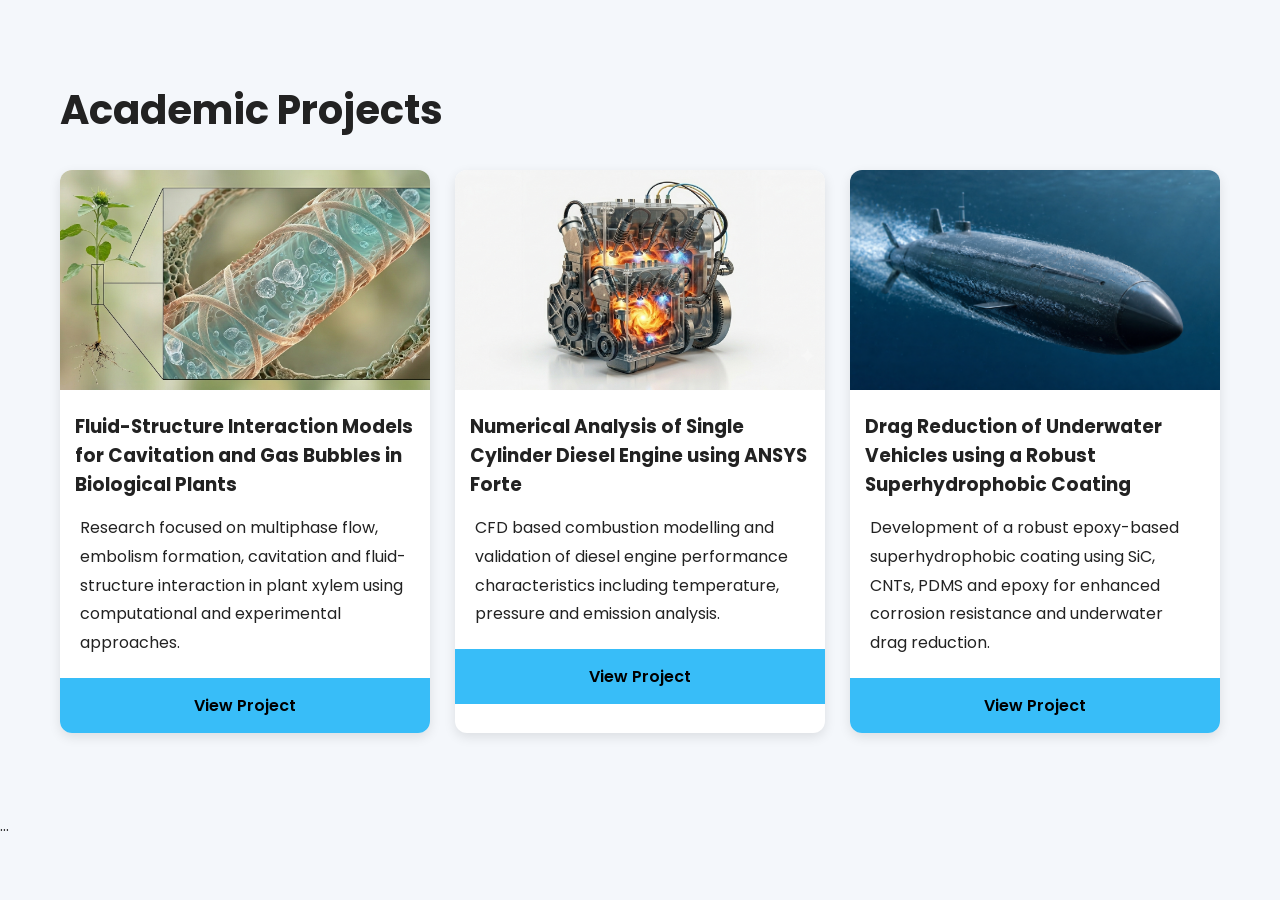
==== commit bf6b0fe2: "Update academic.html" ====
--- a/academic.html
+++ b/academic.html
@@ -1,995 +1,162 @@
 <!DOCTYPE html>
+
 <html lang="en">
 
 <head>
+
     <meta charset="UTF-8">
-    <meta name="viewport" content="width=device-width, initial-scale=1.0">
 
-    <title>Academic Projects | Sai Kiran</title>
+    <meta name="viewport"
+        content="width=device-width, initial-scale=1.0">
 
-    <meta name="description"
-        content="Academic engineering projects in CFD, combustion, multiphase flow, fluid-structure interaction and superhydrophobic coatings.">
+    <title>Academic Projects</title>
 
     <link rel="stylesheet" href="style.css">
 
-    <link rel="preconnect" href="https://fonts.googleapis.com">
-    <link rel="preconnect" href="https://fonts.gstatic.com" crossorigin>
-
-    <link
-        href="https://fonts.googleapis.com/css2?family=IBM+Plex+Mono:wght@400;500;600&family=Inter:wght@400;500;600;700&display=swap"
-        rel="stylesheet">
-
     <link rel="stylesheet"
         href="https://cdnjs.cloudflare.com/ajax/libs/font-awesome/6.5.1/css/all.min.css">
+
 </head>
 
 
 <body>
 
 
-    <!-- ================= HEADER ================= -->
-
-    <header class="site-header">
-
-        <div class="container nav-container">
-
-            <a href="index.html" class="brand">
-
-                <span class="brand-mark">
-                    SK
-                </span>
-
-                <span class="brand-text">
-                    SAI KIRAN
-                    <small>
-                        MECHANICAL ENGINEERING
-                    </small>
-                </span>
-
-            </a>
+    <!-- Academic Projects Section -->
 
 
-            <nav class="main-nav">
+    <section id="academic">
 
-                <a href="index.html">
-                    Home
-                </a>
+        <h2>Academic Projects</h2>
 
-                <a href="index.html#about">
-                    About
-                </a>
-
-                <a href="index.html#projects">
-                    Projects
-                </a>
-
-                <a href="index.html#skills">
-                    Skills
-                </a>
-
-                <a href="index.html#contact">
-                    Contact
-                </a>
-
-            </nav>
+        <div class="project-grid">
 
 
-            <a href="index.html#contact" class="nav-cta">
-                Contact
-                <span>↗</span>
-            </a>
-
-        </div>
-
-    </header>
+            <!-- Project-1 -->
 
 
+            <div class="project-card">
 
-    <!-- ================= HERO ================= -->
-
-    <main>
-
-        <section class="project-hero">
-
-            <div class="container">
-
-                <div class="project-kicker">
-
-                    <span class="status-dot"></span>
-
-                    ACADEMIC ENGINEERING PROJECTS
-
-                </div>
+                <img src="images/plant.png"
+                    alt="Cavitation Project">
 
 
-                <div class="project-hero-grid">
+                <h3>
 
-                    <div class="project-hero-content">
+                    Fluid-Structure Interaction Models
+                    for Cavitation and Gas Bubbles
+                    in Biological Plants
 
-                        <div class="technical-label">
-                            CFD / COMBUSTION / MULTIPHASE FLOW
-                        </div>
+                </h3>
 
 
-                        <h1>
+                <p>
 
-                            Academic Projects
-
-                            <span>
-                                Computational & Experimental Engineering
-                            </span>
-
-                        </h1>
-
-
-                        <p class="project-lead">
-
-                            Selected academic work involving
-                            computational fluid dynamics, combustion
-                            modelling, fluid-structure interaction,
-                            multiphase flow and advanced surface
-                            engineering.
-
-                        </p>
-
-
-                        <div class="project-meta">
-
-                            <div class="meta-item">
-
-                                <span class="meta-label">
-                                    PROJECTS
-                                </span>
-
-                                <strong>
-                                    03
-                                </strong>
-
-                            </div>
-
-
-                            <div class="meta-item">
-
-                                <span class="meta-label">
-                                    DOMAIN
-                                </span>
-
-                                <strong>
-                                    Mechanical Engineering
-                                </strong>
-
-                            </div>
-
-
-                            <div class="meta-item">
-
-                                <span class="meta-label">
-                                    FOCUS
-                                </span>
-
-                                <strong>
-                                    Simulation & Analysis
-                                </strong>
-
-                            </div>
-
-                        </div>
-
-                    </div>
-
-
-
-                    <!-- Technical Visual -->
-
-                    <div class="project-hero-visual">
-
-                        <div class="technical-panel">
-
-                            <div class="panel-header">
-
-                                <span>
-                                    ENGINEERING WORK
-                                </span>
-
-                                <span>
-                                    03
-                                </span>
-
-                            </div>
-
-
-                            <div class="academic-visual">
-
-                                <div class="visual-node node-top">
-                                    CFD
-                                </div>
-
-                                <div class="visual-line line-1"></div>
-
-                                <div class="visual-node node-left">
-                                    FSI
-                                </div>
-
-                                <div class="visual-node node-center">
-                                    FLOW
-                                </div>
-
-                                <div class="visual-node node-right">
-                                    ML
-                                </div>
-
-                                <div class="visual-line line-2"></div>
-
-                                <div class="visual-node node-bottom">
-                                    ENGINEERING
-                                </div>
-
-                            </div>
-
-
-                            <div class="panel-footer">
-
-                                <span>
-                                    SIMULATION
-                                </span>
-
-                                <span>
-                                    ANALYSIS
-                                </span>
-
-                            </div>
-
-                        </div>
-
-                    </div>
-
-                </div>
-
-            </div>
-
-        </section>
-
-
-
-        <!-- ================= PROJECTS ================= -->
-
-        <section class="project-section">
-
-            <div class="container">
-
-
-                <div class="section-heading">
-
-                    <span class="section-number">
-                        01
-                    </span>
-
-                    <div>
-
-                        <div class="technical-label">
-                            SELECTED WORK
-                        </div>
-
-                        <h2>
-                            Academic Engineering Projects
-                        </h2>
-
-                    </div>
-
-                </div>
-
-
-
-                <p class="section-intro">
-
-                    The following projects represent selected
-                    academic and research-oriented work involving
-                    numerical simulation, experimental analysis
-                    and engineering design.
+                    Research focused on multiphase flow,
+                    embolism formation, cavitation and
+                    fluid-structure interaction in plant
+                    xylem using computational and
+                    experimental approaches.
 
                 </p>
 
 
+                <a href="numerical.html">
 
-                <div class="academic-project-list">
-
-
-                    <!-- ================= PROJECT 01 ================= -->
-
-                    <article class="academic-project-card">
-
-
-                        <div class="academic-project-image">
-
-                            <img
-                                src="images/plant.png"
-                                alt="Fluid-Structure Interaction Models for Cavitation and Gas Bubbles in Biological Plants"
-                                loading="lazy">
-
-                            <div class="image-label">
-                                PROJECT 01
-                            </div>
-
-                        </div>
-
-
-
-                        <div class="academic-project-content">
-
-                            <div class="project-card-top">
-
-                                <span class="project-type">
-                                    RESEARCH / M.TECH
-                                </span>
-
-                                <span class="project-status">
-                                    ONGOING
-                                </span>
-
-                            </div>
-
-
-                            <h3>
-
-                                Fluid-Structure Interaction Models
-                                for Cavitation and Gas Bubbles
-                                in Biological Plants
-
-                            </h3>
-
-
-                            <p>
-
-                                Research focused on multiphase flow,
-                                embolism formation, cavitation and
-                                fluid-structure interaction in plant
-                                xylem using computational and
-                                experimental approaches.
-
-                            </p>
-
-
-                            <div class="project-tags">
-
-                                <span>
-                                    CFD
-                                </span>
-
-                                <span>
-                                    FSI
-                                </span>
-
-                                <span>
-                                    Multiphase Flow
-                                </span>
-
-                                <span>
-                                    Cavitation
-                                </span>
-
-                            </div>
-
-
-                            <a href="numerical.html"
-                                class="project-link">
-
-                                <span>
-                                    View Case Study
-                                </span>
-
-                                <span>
-                                    →
-                                </span>
-
-                            </a>
-
-                        </div>
-
-                    </article>
-
-
-
-                    <!-- ================= PROJECT 02 ================= -->
-
-                    <article class="academic-project-card">
-
-
-                        <div class="academic-project-image">
-
-                            <img
-                                src="images/combustion.png"
-                                alt="Numerical Analysis of Single Cylinder Diesel Engine using ANSYS Forte"
-                                loading="lazy">
-
-                            <div class="image-label">
-                                PROJECT 02
-                            </div>
-
-                        </div>
-
-
-
-                        <div class="academic-project-content">
-
-                            <div class="project-card-top">
-
-                                <span class="project-type">
-                                    B.TECH PROJECT
-                                </span>
-
-                                <span class="project-status">
-                                    COMPLETED
-                                </span>
-
-                            </div>
-
-
-                            <h3>
-
-                                Numerical Analysis of Single
-                                Cylinder Diesel Engine using
-                                ANSYS Forte
-
-                            </h3>
-
-
-                            <p>
-
-                                CFD-based combustion modelling and
-                                validation of diesel engine
-                                performance characteristics,
-                                including temperature, pressure,
-                                heat release and emission analysis.
-
-                            </p>
-
-
-                            <div class="project-tags">
-
-                                <span>
-                                    ANSYS FORTE
-                                </span>
-
-                                <span>
-                                    COMBUSTION
-                                </span>
-
-                                <span>
-                                    RANS
-                                </span>
-
-                                <span>
-                                    EMISSIONS
-                                </span>
-
-                            </div>
-
-
-                            <a href="single.html"
-                                class="project-link">
-
-                                <span>
-                                    View Case Study
-                                </span>
-
-                                <span>
-                                    →
-                                </span>
-
-                            </a>
-
-                        </div>
-
-                    </article>
-
-
-
-                    <!-- ================= PROJECT 03 ================= -->
-
-                    <article class="academic-project-card">
-
-
-                        <div class="academic-project-image">
-
-                            <img
-                                src="images/dragreduce.png"
-                                alt="Drag Reduction of Underwater Vehicles using a Robust Superhydrophobic Coating"
-                                loading="lazy">
-
-                            <div class="image-label">
-                                PROJECT 03
-                            </div>
-
-                        </div>
-
-
-
-                        <div class="academic-project-content">
-
-                            <div class="project-card-top">
-
-                                <span class="project-type">
-                                    IIT GUWAHATI
-                                </span>
-
-                                <span class="project-status">
-                                    ONGOING
-                                </span>
-
-                            </div>
-
-
-                            <h3>
-
-                                Drag Reduction of Underwater
-                                Vehicles using a Robust
-                                Superhydrophobic Coating
-
-                            </h3>
-
-
-                            <p>
-
-                                Development of a robust epoxy-based
-                                superhydrophobic coating using SiC,
-                                CNTs, PDMS and epoxy for enhanced
-                                corrosion resistance and potential
-                                underwater drag reduction.
-
-                            </p>
-
-
-                            <div class="project-tags">
-
-                                <span>
-                                    SUPERHYDROPHOBIC
-                                </span>
-
-                                <span>
-                                    SiC
-                                </span>
-
-                                <span>
-                                    CNT
-                                </span>
-
-                                <span>
-                                    CORROSION
-                                </span>
-
-                            </div>
-
-
-                            <a href="drag.html"
-                                class="project-link">
-
-                                <span>
-                                    View Case Study
-                                </span>
-
-                                <span>
-                                    →
-                                </span>
-
-                            </a>
-
-                        </div>
-
-                    </article>
-
-
-                </div>
-
-            </div>
-
-        </section>
-
-
-
-        <!-- ================= ENGINEERING FOCUS ================= -->
-
-        <section class="project-section section-alt">
-
-            <div class="container">
-
-
-                <div class="section-heading">
-
-                    <span class="section-number">
-                        02
-                    </span>
-
-                    <div>
-
-                        <div class="technical-label">
-                            ENGINEERING FOCUS
-                        </div>
-
-                        <h2>
-                            Common Technical Themes
-                        </h2>
-
-                    </div>
-
-                </div>
-
-
-
-                <div class="feature-grid">
-
-
-                    <article class="feature-card">
-
-                        <span class="feature-index">
-                            01
-                        </span>
-
-                        <h3>
-                            Computational Fluid Dynamics
-                        </h3>
-
-                        <p>
-
-                            Numerical investigation of fluid flow,
-                            heat transfer, combustion and
-                            multiphase transport phenomena.
-
-                        </p>
-
-                    </article>
-
-
-
-                    <article class="feature-card">
-
-                        <span class="feature-index">
-                            02
-                        </span>
-
-                        <h3>
-                            Fluid-Structure Interaction
-                        </h3>
-
-                        <p>
-
-                            Investigation of coupled fluid and
-                            structural behaviour in engineering
-                            and biological systems.
-
-                        </p>
-
-                    </article>
-
-
-
-                    <article class="feature-card">
-
-                        <span class="feature-index">
-                            03
-                        </span>
-
-                        <h3>
-                            Combustion Modelling
-                        </h3>
-
-                        <p>
-
-                            Diesel engine combustion analysis,
-                            pressure behaviour, heat release and
-                            emission characteristics.
-
-                        </p>
-
-                    </article>
-
-
-
-                    <article class="feature-card">
-
-                        <span class="feature-index">
-                            04
-                        </span>
-
-                        <h3>
-                            Surface Engineering
-                        </h3>
-
-                        <p>
-
-                            Investigation of superhydrophobic
-                            surfaces for corrosion resistance and
-                            potential drag reduction.
-
-                        </p>
-
-                    </article>
-
-
-                </div>
-
-            </div>
-
-        </section>
-
-
-
-        <!-- ================= TOOLS ================= -->
-
-        <section class="project-section">
-
-            <div class="container">
-
-
-                <div class="section-heading">
-
-                    <span class="section-number">
-                        03
-                    </span>
-
-                    <div>
-
-                        <div class="technical-label">
-                            TOOLS & METHODS
-                        </div>
-
-                        <h2>
-                            Engineering Toolbox
-                        </h2>
-
-                    </div>
-
-                </div>
-
-
-
-                <div class="tool-grid">
-
-
-                    <div class="tool-card">
-
-                        <span class="tool-number">
-                            01
-                        </span>
-
-                        <h3>
-                            ANSYS Fluent
-                        </h3>
-
-                        <p>
-                            CFD and thermal-flow simulations.
-                        </p>
-
-                    </div>
-
-
-
-                    <div class="tool-card">
-
-                        <span class="tool-number">
-                            02
-                        </span>
-
-                        <h3>
-                            ANSYS Forte
-                        </h3>
-
-                        <p>
-                            Internal combustion engine
-                            combustion modelling.
-                        </p>
-
-                    </div>
-
-
-
-                    <div class="tool-card">
-
-                        <span class="tool-number">
-                            03
-                        </span>
-
-                        <h3>
-                            CFD
-                        </h3>
-
-                        <p>
-                            Fluid flow, thermal and
-                            multiphase analysis.
-                        </p>
-
-                    </div>
-
-
-
-                    <div class="tool-card">
-
-                        <span class="tool-number">
-                            04
-                        </span>
-
-                        <h3>
-                            FSI
-                        </h3>
-
-                        <p>
-                            Coupled fluid-structure
-                            interaction modelling.
-                        </p>
-
-                    </div>
-
-
-
-                    <div class="tool-card">
-
-                        <span class="tool-number">
-                            05
-                        </span>
-
-                        <h3>
-                            Python
-                        </h3>
-
-                        <p>
-                            Engineering computation and
-                            data analysis.
-                        </p>
-
-                    </div>
-
-
-
-                    <div class="tool-card">
-
-                        <span class="tool-number">
-                            06
-                        </span>
-
-                        <h3>
-                            Experimental Analysis
-                        </h3>
-
-                        <p>
-                            Characterization and validation
-                            of engineering systems.
-                        </p>
-
-                    </div>
-
-
-                </div>
-
-            </div>
-
-        </section>
-
-
-
-        <!-- ================= NOTE ================= -->
-
-        <section class="project-section section-alt">
-
-            <div class="container">
-
-                <div class="notice-panel">
-
-                    <div class="notice-icon">
-                        <i class="fa-solid fa-flask"></i>
-                    </div>
-
-
-                    <div>
-
-                        <div class="technical-label">
-                            PROJECT NOTE
-                        </div>
-
-                        <h2>
-                            Research-driven engineering
-                        </h2>
-
-                        <p>
-
-                            Each project focuses on applying
-                            engineering fundamentals with
-                            computational or experimental methods.
-                            Individual case-study pages provide
-                            further details about the methodology,
-                            tools and current project status.
-
-                        </p>
-
-                    </div>
-
-                </div>
-
-            </div>
-
-        </section>
-
-
-
-        <!-- ================= NAVIGATION ================= -->
-
-        <section class="project-navigation">
-
-            <div class="container">
-
-                <a href="index.html"
-                    class="back-link">
-
-                    <span>
-                        ←
-                    </span>
-
-                    Back to Home
+                    View Project
 
                 </a>
 
-            </div>
-
-        </section>
-
-
-    </main>
-
-
-
-    <!-- ================= FOOTER ================= -->
-
-    <footer class="site-footer">
-
-        <div class="container footer-inner">
-
-
-            <div>
-
-                <strong>
-                    SAI KIRAN
-                </strong>
-
-                <span>
-                    Mechanical Engineering · Fluid & Thermal Systems
-                </span>
 
             </div>
 
 
-            <div class="footer-links">
 
-                <a href="index.html">
-                    Home
+
+            <!-- Project-2 -->
+
+
+            <div class="project-card">
+
+                <img src="images/combustion.png"
+                    alt="Diesel Engine Project">
+
+
+                <h3>
+
+                    Numerical Analysis of Single Cylinder
+                    Diesel Engine using ANSYS Forte
+
+                </h3>
+
+
+                <p>
+
+                    CFD based combustion modelling and
+                    validation of diesel engine performance
+                    characteristics including temperature,
+                    pressure and emission analysis.
+
+                </p>
+
+
+                <a href="single.html">
+
+                    View Project
+
                 </a>
 
-                <a href="personal.html">
-                    Projects
-                </a>
-
-                <a href="index.html#contact">
-                    Contact
-                </a>
 
             </div>
 
-        </div>
 
 
-        <div class="footer-bottom">
 
-            <div class="container">
+            <!-- Project-3 -->
 
-                © 2026 Sai Kiran. Engineering portfolio.
+
+            <div class="project-card">
+
+                <img src="images/dragreduce.png"
+                    alt="Superhydrophobic Coating Project">
+
+
+                <h3>
+
+                    Drag Reduction of Underwater Vehicles
+                    using a Robust Superhydrophobic Coating
+
+                </h3>
+
+
+                <p>
+
+                    Development of a robust epoxy-based
+                    superhydrophobic coating using SiC,
+                    CNTs, PDMS and epoxy for enhanced
+                    corrosion resistance and underwater
+                    drag reduction.
+
+                </p>
+
+
+                <a href="drag.html">
+
+                    View Project
+
+                </a>
+
 
             </div>
 
+
+
         </div>
 
-    </footer>
+    </section>
 
-
-
-    <script src="script.js"></script>
 
 </body>
 
 </html>
+…
--- a/style.css
+++ b/style.css
@@ -1,409 +1,558 @@
-@import url('https://fonts.googleapis.com/css2?family=JetBrains+Mono:wght@400;500&family=Manrope:wght@400;500;600;700&family=Space+Grotesk:wght@400;500;600;700&display=swap');
-
-:root{
-  --background:#0b0f16;
-  --surface:#101722;
-  --card:#121a25;
-  --card-2:#151f2d;
-  --foreground:#edf3f8;
-  --muted:#9aa7b6;
-  --muted-2:#718093;
-  --cyan:#37d8ff;
-  --violet:#9b7cff;
-  --heat:#ffad5a;
-  --border:rgba(237,243,248,.10);
-  --border-strong:rgba(55,216,255,.38);
-  --grid:rgba(237,243,248,.045);
-  --radius:10px;
-  --max:1180px;
-  --font-sans:Manrope,system-ui,sans-serif;
-  --font-display:"Space Grotesk",system-ui,sans-serif;
-  --font-mono:"JetBrains Mono",ui-monospace,monospace;
-}
-
-*{box-sizing:border-box;margin:0;padding:0}
-html{scroll-behavior:smooth}
+@import url('https://fonts.googleapis.com/css2?family=Poppins:wght@300;400;500;600;700&display=swap');
+
+
+/* GLOBAL SETTINGS */
+
+*{
+    margin:0;
+    padding:0;
+    box-sizing:border-box;
+    font-family:'Poppins',sans-serif;
+    scroll-behavior:smooth;
+}
+
+
+html{
+    margin:0;
+    padding:0;
+}
+
+
 body{
-  background:var(--background);
-  color:var(--foreground);
-  font-family:var(--font-sans);
-  line-height:1.7;
-  overflow-x:hidden;
-  -webkit-font-smoothing:antialiased;
-}
-a{color:inherit;text-decoration:none}
-img{max-width:100%;display:block}
-button,input,textarea{font:inherit}
-::selection{background:rgba(55,216,255,.25)}
-:focus-visible{outline:2px solid var(--cyan);outline-offset:3px}
-
-body::before{
-  content:"";
-  position:fixed;
-  inset:0;
-  pointer-events:none;
-  z-index:-2;
-  background:
-    linear-gradient(var(--grid) 1px,transparent 1px),
-    linear-gradient(90deg,var(--grid) 1px,transparent 1px);
-  background-size:48px 48px;
-  mask-image:linear-gradient(to bottom,black,transparent 92%);
-}
-
-.container{width:min(var(--max),calc(100% - 40px));margin-inline:auto}
-.mono{font-family:var(--font-mono)}
-.label{
-  font-family:var(--font-mono);
-  font-size:.68rem;
-  letter-spacing:.16em;
-  text-transform:uppercase;
-  color:var(--muted);
-}
-.cyan{color:var(--cyan)}
-.gradient-text{
-  background:linear-gradient(100deg,var(--foreground) 28%,var(--cyan) 72%,var(--violet));
-  -webkit-background-clip:text;background-clip:text;color:transparent;
-}
-.muted{color:var(--muted)}
-.section{
-  position:relative;
-  padding:110px 0;
-  scroll-margin-top:76px;
-}
-.section-head{
-  display:flex;
-  justify-content:space-between;
-  align-items:end;
-  gap:30px;
-  margin-bottom:48px;
-}
-.section-index{
-  font-family:var(--font-mono);
-  font-size:.7rem;
-  letter-spacing:.15em;
-  text-transform:uppercase;
-  color:var(--muted);
-  margin-bottom:14px;
-}
-.section-index span{color:var(--cyan)}
-.section-title{
-  font:500 clamp(2rem,4vw,3.5rem)/1.05 var(--font-display);
-  letter-spacing:-.03em;
-}
-.section-intro{max-width:680px;color:var(--muted);font-size:1.02rem}
-
-.panel{
-  background:linear-gradient(145deg,rgba(18,26,37,.92),rgba(12,18,27,.78));
-  border:1px solid var(--border);
-  border-radius:var(--radius);
-}
-.panel-hover{transition:.35s ease}
-.panel-hover:hover{
-  transform:translateY(-4px);
-  border-color:var(--border-strong);
-  box-shadow:0 20px 60px rgba(0,0,0,.22);
-}
-.corner{position:relative}
-.corner::before,.corner::after{
-  content:"";position:absolute;width:11px;height:11px;pointer-events:none;
-  border-color:rgba(55,216,255,.65);
-}
-.corner::before{left:-1px;top:-1px;border-left:1px solid;border-top:1px solid}
-.corner::after{right:-1px;bottom:-1px;border-right:1px solid;border-bottom:1px solid}
-
-.blueprint{
-  background-image:
-    linear-gradient(var(--grid) 1px,transparent 1px),
-    linear-gradient(90deg,var(--grid) 1px,transparent 1px);
-  background-size:48px 48px;
-}
-
-.reveal{opacity:0;transform:translateY(24px);transition:opacity .8s cubic-bezier(.2,.7,.2,1),transform .8s cubic-bezier(.2,.7,.2,1)}
-.reveal.in{opacity:1;transform:none}
-
-/* navigation */
-.site-header{
-  position:fixed;top:0;left:0;right:0;z-index:50;
-  border-bottom:1px solid transparent;
-  transition:.3s ease;
-}
-.site-header.scrolled,.site-header.open{
-  background:rgba(11,15,22,.82);
-  border-color:var(--border);
-  backdrop-filter:blur(16px);
-}
-.nav{
-  height:66px;display:flex;align-items:center;justify-content:space-between;
-}
-.brand{display:flex;align-items:center;gap:12px;font:600 .9rem var(--font-display)}
-.brand-mark{
-  width:30px;height:30px;display:grid;place-items:center;
-  border:1px solid rgba(55,216,255,.55);border-radius:4px;
-  color:var(--cyan);font:500 .65rem var(--font-mono);
-}
-.nav-links{display:flex;align-items:center;gap:25px}
-.nav-links a{font-size:.82rem;color:var(--muted);transition:.25s}
-.nav-links a:hover,.nav-links a.active{color:var(--foreground)}
-.nav-actions{display:flex;align-items:center;gap:8px}
+    margin:0;
+    padding:0;
+    background:#f4f7fb;
+    color:#222;
+    overflow-x:hidden;
+}
+
+
+
+/* SIDEBAR */
+
+.sidebar{
+
+    position:fixed;
+    left:0;
+    top:0;
+
+    width:280px;
+    height:100vh;
+
+    background:#0f172a;
+    color:white;
+
+    overflow-y:auto;
+
+}
+
+
+.profile{
+
+    text-align:center;
+    padding:30px 20px;
+
+}
+
+
+.profile img{
+
+    width:140px;
+    height:140px;
+    border-radius:50%;
+    object-fit:cover;
+
+    border:4px solid #38bdf8;
+
+}
+
+
+.profile h2{
+
+    margin-top:15px;
+    font-size:24px;
+
+}
+
+
+.profile p{
+
+    color:#cbd5e1;
+
+}
+
+
+
+.sidebar ul{
+
+    list-style:none;
+    padding:20px;
+
+}
+
+
+.sidebar ul li{
+
+    margin:10px 0;
+
+}
+
+
+.sidebar ul li a{
+
+    color:white;
+    text-decoration:none;
+    display:block;
+    padding:12px;
+    border-radius:8px;
+    transition:0.3s;
+
+}
+
+
+.sidebar ul li a:hover{
+
+    background:#38bdf8;
+    color:black;
+
+}
+
+
+
+.socials{
+
+    text-align:center;
+    margin-top:20px;
+
+}
+
+
+.socials a{
+
+    color:white;
+    font-size:24px;
+    margin:0 10px;
+
+}
+
+
+
+/* CONTENT */
+
+.content{
+
+    margin-left:280px;
+    padding:0;
+
+}
+
+
+
+/* HERO SECTION */
+
+.hero{
+
+    width:100%;
+    min-height:100vh;
+
+
+    background:
+
+    linear-gradient(
+
+    rgba(0,0,0,0.60),
+    rgba(0,0,0,0.60)
+
+    ),
+
+    url("./images/IITG_campus.png")
+
+    center/cover no-repeat;
+
+
+    display:flex;
+    justify-content:center;
+    align-items:center;
+
+    text-align:center;
+    color:white;
+
+}
+
+
+.overlay{
+
+    max-width:950px;
+    padding:20px;
+
+}
+
+
+.overlay h1{
+
+    font-size:55px;
+    margin-bottom:20px;
+
+}
+
+
+.overlay h2{
+
+    font-size:30px;
+    line-height:1.5;
+    margin-bottom:20px;
+
+}
+
+
+.overlay p{
+
+    font-size:20px;
+    line-height:1.7;
+    margin-bottom:30px;
+
+}
+
+
+
 .btn{
-  display:inline-flex;align-items:center;justify-content:center;gap:9px;
-  min-height:43px;padding:10px 17px;border:1px solid var(--border);
-  border-radius:4px;font:500 .68rem var(--font-mono);
-  text-transform:uppercase;letter-spacing:.13em;transition:.25s;
-}
-.btn:hover{border-color:rgba(55,216,255,.6);color:var(--cyan)}
-.btn-primary{background:var(--cyan);border-color:var(--cyan);color:#071017}
-.btn-primary:hover{color:#071017;box-shadow:0 0 30px rgba(55,216,255,.22)}
-.menu-btn{display:none;background:none;color:var(--foreground);border:0;padding:8px;font-size:22px}
-
-/* hero */
-.hero{
-  min-height:100svh;position:relative;overflow:hidden;display:flex;align-items:center;
-  padding:110px 0 70px;
-}
-.hero-flow{
-  position:absolute;inset:0 0 0 38%;width:62%;height:100%;opacity:.9;
-}
-.hero-overlay{
-  position:absolute;inset:0;
-  background:linear-gradient(90deg,var(--background) 5%,rgba(11,15,22,.92) 35%,rgba(11,15,22,.35) 72%,transparent);
-}
-.hero-content{position:relative;z-index:2;max-width:770px}
-.hero-kicker{margin-bottom:30px}
-.hero-kicker::before{
-  content:"";display:inline-block;width:7px;height:7px;border-radius:50%;
-  background:var(--cyan);margin-right:10px;vertical-align:middle;
-  box-shadow:0 0 12px rgba(55,216,255,.6)
-}
-.hero h1{
-  font:500 clamp(3.6rem,10vw,8.7rem)/.86 var(--font-display);
-  letter-spacing:-.055em;
-}
-.hero-copy{max-width:630px;margin-top:38px}
-.hero-copy .degree{font-size:.9rem;color:var(--muted)}
-.hero-copy .position{font:500 clamp(1.2rem,2.2vw,1.65rem)/1.25 var(--font-display);margin-top:18px}
-.hero-copy .summary{color:var(--muted);margin-top:15px;max-width:590px}
-.hero-actions{display:flex;flex-wrap:wrap;gap:10px;margin-top:30px}
-.hero-tags{display:flex;flex-wrap:wrap;gap:18px;margin-top:38px}
-
-.hero-metric-row{
-  display:grid;grid-template-columns:repeat(4,1fr);gap:1px;
-  border:1px solid var(--border);margin-top:55px;background:var(--border);
-}
-.metric{background:rgba(12,18,27,.88);padding:20px}
-.metric strong{display:block;font:500 1.15rem var(--font-display)}
-.metric span{display:block;margin-top:4px;color:var(--muted);font: .62rem var(--font-mono);text-transform:uppercase;letter-spacing:.1em}
-
-/* cards */
-.card-grid{display:grid;grid-template-columns:repeat(3,1fr);gap:14px}
-.feature-card{padding:27px;min-height:205px}
-.feature-card h3{font:500 1.25rem/1.2 var(--font-display);margin:18px 0 10px}
-.feature-card p{color:var(--muted);font-size:.92rem}
-.card-number{font:500 .68rem var(--font-mono);color:var(--cyan)}
-
-.project-grid{display:grid;grid-template-columns:repeat(2,1fr);gap:16px}
-.project-card{overflow:hidden}
-.project-image{height:260px;background:#0d141e;overflow:hidden}
-.project-image img{width:100%;height:100%;object-fit:cover;transition:transform .6s ease,filter .6s ease}
-.project-card:hover .project-image img{transform:scale(1.035);filter:saturate(1.08)}
-.project-body{padding:24px}
-.project-card .project-body{margin-top:0}
-.project-meta{display:flex;flex-wrap:wrap;gap:10px;margin-bottom:13px}
-.project-meta span{font:500 .63rem var(--font-mono);text-transform:uppercase;letter-spacing:.1em;color:var(--muted)}
-.project-meta .type{color:var(--cyan)}
-.project-body h3{font:500 1.45rem/1.15 var(--font-display)}
-.project-body p{color:var(--muted);margin-top:12px;font-size:.91rem}
-.project-footer{display:flex;align-items:center;justify-content:space-between;margin-top:22px}
-.project-link{font:500 .68rem var(--font-mono);text-transform:uppercase;letter-spacing:.12em;color:var(--cyan)}
-.status{font:500 .62rem var(--font-mono);color:var(--muted);text-transform:uppercase}
-.tags{display:flex;flex-wrap:wrap;gap:7px;margin-top:17px}
-.tag{border:1px solid var(--border);padding:5px 8px;border-radius:3px;color:var(--muted);font:500 .62rem var(--font-mono)}
-
-.about-grid{display:grid;grid-template-columns:1.15fr .85fr;gap:70px;align-items:start}
-.about-copy p{color:var(--muted);font-size:1.02rem;margin-bottom:18px}
-.focus-list{display:grid;gap:0}
-.focus-row{
-  display:grid;grid-template-columns:90px 1fr auto;gap:18px;align-items:center;
-  padding:19px 0;border-bottom:1px solid var(--border);
-}
-.focus-key{font:500 .64rem var(--font-mono);color:var(--cyan)}
-.focus-row h3{font:500 1.05rem var(--font-display)}
-.focus-row p{color:var(--muted);font-size:.83rem}
-.equation{font: .67rem var(--font-mono);color:var(--muted-2);text-align:right}
-
-.experience-list{display:grid;gap:14px}
-.experience{padding:27px}
-.experience-top{display:flex;justify-content:space-between;gap:20px}
-.experience h3{font:500 1.35rem var(--font-display)}
-.experience .role{color:var(--cyan);font-size:.9rem;margin-top:3px}
-.experience .date{font:.65rem var(--font-mono);color:var(--muted);white-space:nowrap}
-.experience ul{margin:18px 0 0 19px;color:var(--muted)}
-.experience li{padding-left:5px;margin:7px 0}
-.experience-tags{display:flex;flex-wrap:wrap;gap:7px;margin-top:18px}
-
-.skill-layout{display:grid;grid-template-columns:repeat(2,1fr);gap:14px}
-.skill-group{padding:25px}
-.skill-group h3{font:500 1.1rem var(--font-display);margin-bottom:15px}
-.skill-item{padding:12px 0;border-top:1px solid var(--border)}
-.skill-item strong{display:block;font:500 .9rem var(--font-display)}
-.skill-item span{display:block;color:var(--muted);font-size:.78rem;margin-top:2px}
-
-.edu-list{display:grid;gap:10px}
-.edu{
-  display:grid;grid-template-columns:60px 1fr auto;align-items:center;gap:15px;
-  padding:24px;border:1px solid var(--border);border-radius:var(--radius);
-}
-.edu.featured{border-color:rgba(55,216,255,.4);background:linear-gradient(90deg,rgba(55,216,255,.07),transparent)}
-.edu-index{font:.7rem var(--font-mono);color:var(--cyan)}
-.edu h3{font:500 1.2rem var(--font-display)}
-.edu p{color:var(--muted);font-size:.86rem}
-.edu-years{font:.65rem var(--font-mono);color:var(--muted)}
-.edu-score{text-align:right}
-.edu-score label{display:block}
-.edu-score strong{font:500 1.8rem var(--font-display);color:var(--cyan)}
-
-.two-col{display:grid;grid-template-columns:repeat(2,1fr);gap:14px}
-.achievement{padding:25px;display:flex;gap:16px}
-.icon-box{width:38px;height:38px;display:grid;place-items:center;border:1px solid rgba(55,216,255,.35);color:var(--cyan);flex:none}
-.achievement h3{font:500 1.05rem var(--font-display)}
-.achievement p{color:var(--muted);font-size:.83rem}
-.cert-grid{display:grid;grid-template-columns:repeat(3,1fr);gap:12px;margin-top:16px}
-.cert{padding:22px}
-.cert h3{font:500 1rem var(--font-display);margin-top:12px}
-.cert p{color:var(--muted);font-size:.78rem}
-.cert-date{font:.62rem var(--font-mono)!important;margin-top:12px}
-
-.timeline-wrap{overflow-x:auto;padding-bottom:10px}
-.timeline{display:flex;min-width:930px;border-top:1px solid var(--border);padding-top:25px}
-.timeline-item{position:relative;width:175px;padding-right:20px}
-.timeline-dot{position:absolute;left:0;top:-31px;width:9px;height:9px;border:1px solid var(--muted);border-radius:50%;background:var(--background)}
-.timeline-item:last-child .timeline-dot{background:var(--cyan);border-color:var(--cyan);box-shadow:0 0 12px rgba(55,216,255,.5)}
-.timeline-year{font:.68rem var(--font-mono);color:var(--cyan)}
-.timeline-text{font-size:.78rem;color:var(--muted);margin-top:8px}
-
-.explore-grid{display:grid;grid-template-columns:1fr 1fr;gap:50px}
-.explore-list{list-style:none}
-.explore-list li{display:flex;align-items:baseline;gap:22px;padding:17px 0;border-bottom:1px solid var(--border)}
-.explore-list span:first-child{font:.65rem var(--font-mono);color:var(--cyan)}
-.explore-list span:last-child{font:500 1.35rem var(--font-display);transition:.25s}
-.explore-list li:hover span:last-child{color:var(--cyan)}
-.interest-panel{padding:26px}
-.interest-tags{display:flex;flex-wrap:wrap;gap:8px;margin-top:18px}
-.interest-tag{border:1px solid var(--border);padding:8px 10px;font-size:.78rem;border-radius:3px}
-
-.contact-grid{display:grid;grid-template-columns:.85fr 1.15fr;gap:50px}
-.contact-links{display:grid;gap:0}
-.contact-link{display:grid;grid-template-columns:25px 80px 1fr;gap:10px;align-items:center;padding:14px 0;border-bottom:1px solid var(--border)}
-.contact-link .icon{color:var(--cyan)}
-.contact-link .label{font-size:.58rem}
-.contact-link .value{white-space:nowrap;overflow:hidden;text-overflow:ellipsis}
-.contact-form{padding:25px}
-.form-grid{display:grid;grid-template-columns:1fr 1fr;gap:14px}
-.field{margin-bottom:14px}
-.field label{display:block;margin-bottom:7px}
-.field input,.field textarea{
-  width:100%;border:1px solid var(--border);background:rgba(11,15,22,.8);
-  color:var(--foreground);border-radius:4px;padding:12px 13px;outline:none;
-}
-.field input:focus,.field textarea:focus{border-color:var(--cyan)}
-.field textarea{resize:vertical;min-height:140px}
-.error{font-size:.72rem;color:#ff7b7b;margin-top:4px}
-.form-status{color:var(--cyan);font-size:.8rem;margin-top:10px}
-
-.site-footer{border-top:1px solid var(--border);padding:55px 0;position:relative}
-.scanline{position:absolute;top:-1px;left:0;right:0;height:1px;background:linear-gradient(90deg,transparent,var(--cyan),transparent);animation:scan 6s linear infinite}
-.footer-grid{display:flex;justify-content:space-between;align-items:end;gap:30px}
-.footer-name{font:500 1.25rem var(--font-display)}
-.footer-links{display:flex;gap:20px;color:var(--muted);font-size:.8rem}
-.footer-links a:hover{color:var(--cyan)}
-.footer-copy{font:.62rem var(--font-mono);color:var(--muted)}
-
-.project-hero{padding:125px 0 45px}
-.back-link{display:inline-flex;gap:8px;color:var(--muted);font:.66rem var(--font-mono);text-transform:uppercase;letter-spacing:.12em}
-.back-link:hover{color:var(--cyan)}
-.project-title-meta{display:flex;flex-wrap:wrap;gap:12px;margin-top:30px}
-.project-title-meta span{font:.65rem var(--font-mono);color:var(--muted)}
-.project-title-meta .type{color:var(--cyan)}
-.project-title{font:500 clamp(2.5rem,6vw,5.2rem)/1.02 var(--font-display);letter-spacing:-.045em;max-width:980px;margin-top:17px}
-.project-visual{margin-top:42px;aspect-ratio:21/9;overflow:hidden;border:1px solid var(--border);border-radius:var(--radius);background:#0d141e}
-.project-visual img{width:100%;height:100%;object-fit:cover}
-.project-visual svg{width:100%;height:100%}
-.visual-note{font:.62rem var(--font-mono);color:var(--muted);margin-top:10px}
-.project-body{margin-top:42px}
-.detail-block{
-  display:grid;grid-template-columns:210px 1fr;gap:25px;
-  border-top:1px solid var(--border);padding:30px 0;
-}
-.detail-label{font:.66rem var(--font-mono);text-transform:uppercase;letter-spacing:.12em;color:var(--muted)}
-.detail-content{color:var(--muted);font-size:.98rem}
-.detail-content p{margin-bottom:12px}
-.detail-content ul{padding-left:20px}
-.detail-content li{margin:7px 0}
-.result{color:var(--foreground)}
-.result.ongoing{color:var(--cyan)}
-
-.gallery{display:grid;grid-template-columns:repeat(2,1fr);gap:14px;margin-top:20px}
-.gallery figure{border:1px solid var(--border);background:var(--card);padding:10px;border-radius:var(--radius)}
-.gallery img{width:100%;height:300px;object-fit:contain;background:#0a0f15}
-.gallery figcaption{font:.62rem var(--font-mono);color:var(--muted);padding:10px 4px 2px}
-
-.inline-equation{font:.78rem var(--font-mono);padding:15px;border:1px dashed var(--border);background:rgba(55,216,255,.03);margin:15px 0;color:#b8d7e4}
-
-.cfd-svg{width:100%;height:100%}
-.flow-dash{stroke-dasharray:6 10;animation:dash 6s linear infinite}
-.pulse-node{animation:pulse 3s ease-in-out infinite}
-@keyframes dash{to{stroke-dashoffset:-200}}
-@keyframes pulse{0%,100%{opacity:.35}50%{opacity:1}}
-@keyframes scan{from{transform:translateX(-100%)}to{transform:translateX(100%)}}
-
-.cursor{
-  position:fixed;left:0;top:0;width:24px;height:24px;border:1px solid rgba(55,216,255,.6);
-  border-radius:50%;pointer-events:none;z-index:100;display:none;transform:translate(-50%,-50%);
-  transition:width .2s,height .2s,background .2s;
-}
-.cursor.active{width:40px;height:40px;background:rgba(55,216,255,.08)}
-@media(pointer:fine){.cursor{display:block}}
-
-.mobile-only{display:none}
-
-@media(max-width:1050px){
-  .nav-links{gap:15px}
-  .nav-links a{font-size:.75rem}
-  .hero-flow{left:32%;width:68%;opacity:.7}
-  .about-grid,.contact-grid{grid-template-columns:1fr;gap:35px}
-}
-@media(max-width:820px){
-  .container{width:min(var(--max),calc(100% - 30px))}
-  .section{padding:80px 0}
-  .nav-links{display:none;position:absolute;left:0;right:0;top:66px;background:rgba(11,15,22,.97);border-top:1px solid var(--border);padding:10px 20px}
-  .site-header.open .nav-links{display:block}
-  .nav-links a{display:block;padding:12px 0;border-bottom:1px solid var(--border);font-size:.82rem}
-  .nav-links a:last-child{border-bottom:0}
-  .menu-btn{display:block}
-  .nav-actions .btn{display:none}
-  .hero{padding-top:90px}
-  .hero-flow{inset:40% 0 0 0;width:100%;height:60%;opacity:.45}
-  .hero-overlay{background:linear-gradient(180deg,rgba(11,15,22,.75),rgba(11,15,22,.9) 55%,var(--background))}
-  .hero h1{font-size:clamp(3.2rem,15vw,6rem)}
-  .hero-metric-row{grid-template-columns:1fr 1fr}
-  .card-grid,.project-grid,.skill-layout,.two-col,.cert-grid,.explore-grid{grid-template-columns:1fr}
-  .project-image{height:230px}
-  .section-head{margin-bottom:35px}
-  .detail-block{grid-template-columns:1fr;gap:10px}
-  .gallery{grid-template-columns:1fr}
-  .footer-grid{flex-direction:column;align-items:flex-start}
-  .edu{grid-template-columns:40px 1fr}
-  .edu-score{grid-column:2;text-align:left}
-  .form-grid{grid-template-columns:1fr}
-}
-@media(max-width:520px){
-  .hero-tags{gap:10px}
-  .hero-metric-row{grid-template-columns:1fr}
-  .hero-actions .btn{width:100%}
-  .contact-link{grid-template-columns:24px 65px 1fr}
-}
-@media(prefers-reduced-motion:reduce){
-  html{scroll-behavior:auto}
-  *,*::before,*::after{animation:none!important;transition:none!important}
-  .reveal{opacity:1;transform:none}
-}
+
+    display:inline-block;
+    padding:15px 30px;
+
+    background:#38bdf8;
+    color:black;
+
+    text-decoration:none;
+    border-radius:8px;
+
+    font-weight:600;
+    transition:0.3s;
+
+}
+
+
+.btn:hover{
+
+    background:#0ea5e9;
+
+}
+
+
+
+/* ALL SECTIONS */
+
+section{
+
+    padding:80px 60px;
+
+}
+
+
+section h2{
+
+    font-size:40px;
+    margin-bottom:30px;
+
+}
+
+
+
+/* FEATURED SECTION */
+
+.cards{
+
+    display:grid;
+
+    grid-template-columns:
+    repeat(auto-fit,minmax(250px,1fr));
+
+    gap:25px;
+
+}
+
+
+.card{
+
+    background:white;
+
+    padding:30px;
+
+    border-radius:12px;
+
+    box-shadow:
+    0 4px 12px rgba(0,0,0,0.1);
+
+}
+
+
+.card h3{
+
+    margin-bottom:15px;
+
+}
+
+
+.card p{
+
+    line-height:1.7;
+
+}
+
+
+
+
+/* PROJECTS SECTION */
+
+.project-grid{
+
+    display:grid;
+
+    grid-template-columns:
+    repeat(auto-fit,minmax(320px,1fr));
+
+    gap:25px;
+
+}
+
+
+
+.project-card{
+
+    background:white;
+
+    border-radius:12px;
+
+    overflow:hidden;
+
+    box-shadow:
+    0 4px 12px rgba(0,0,0,0.1);
+
+    transition:0.3s;
+
+}
+
+
+.project-card:hover{
+
+    transform:translateY(-6px);
+
+}
+
+
+
+.project-card img{
+
+    width:100%;
+    height:220px;
+
+    object-fit:cover;
+
+}
+
+
+
+.project-card h3,
+.project-card h4{
+
+    padding:15px;
+
+}
+
+
+.project-card p{
+
+    padding:0 20px 20px 20px;
+    line-height:1.8;
+
+}
+
+
+
+.project-card a{
+
+    display:block;
+
+    text-align:center;
+
+    padding:15px;
+
+    text-decoration:none;
+
+    background:#38bdf8;
+    color:black;
+
+    font-weight:600;
+
+    transition:0.3s;
+
+}
+
+
+.project-card a:hover{
+
+    background:#0ea5e9;
+
+}
+
+
+
+
+/* ABOUT SECTION */
+
+#about p{
+
+    font-size:18px;
+    line-height:1.9;
+
+}
+
+
+
+/* ACHIEVEMENTS */
+
+#achievements li{
+
+    margin-bottom:18px;
+    font-size:18px;
+    line-height:1.7;
+
+}
+
+
+
+/* CONTACT */
+
+#contact p{
+
+    margin-bottom:15px;
+    font-size:18px;
+    line-height:1.8;
+
+}
+
+/* COMMENTS SECTION */
+
+#comments{
+
+    background:white;
+
+}
+
+
+#comments p{
+
+    font-size:18px;
+    line-height:1.8;
+    margin-bottom:25px;
+
+}
+
+
+.comment-form{
+
+    max-width:800px;
+
+}
+
+
+.comment-form input,
+.comment-form textarea{
+
+    width:100%;
+
+    padding:18px;
+
+    margin-bottom:20px;
+
+    border-radius:10px;
+
+    border:1px solid #d1d5db;
+
+    outline:none;
+
+    font-size:16px;
+
+}
+
+
+.comment-form input:focus,
+.comment-form textarea:focus{
+
+    border:2px solid #38bdf8;
+
+}
+
+
+.comment-form textarea{
+
+    resize:vertical;
+
+}
+
+
+.comment-form button{
+
+    border:none;
+    cursor:pointer;
+
+}
+
+
+/* MOBILE RESPONSIVENESS */
+
+@media(max-width:900px){
+
+
+    .sidebar{
+
+        width:100%;
+        height:auto;
+        position:relative;
+
+    }
+
+
+    .content{
+
+        margin-left:0;
+
+    }
+
+
+    .overlay h1{
+
+        font-size:38px;
+
+    }
+
+
+    .overlay h2{
+
+        font-size:24px;
+
+    }
+
+
+    .overlay p{
+
+        font-size:18px;
+
+    }
+
+
+    section{
+
+        padding:50px 25px;
+
+    }
+
+
+    .project-grid{
+
+        grid-template-columns:1fr;
+
+    }
+
+
+}
